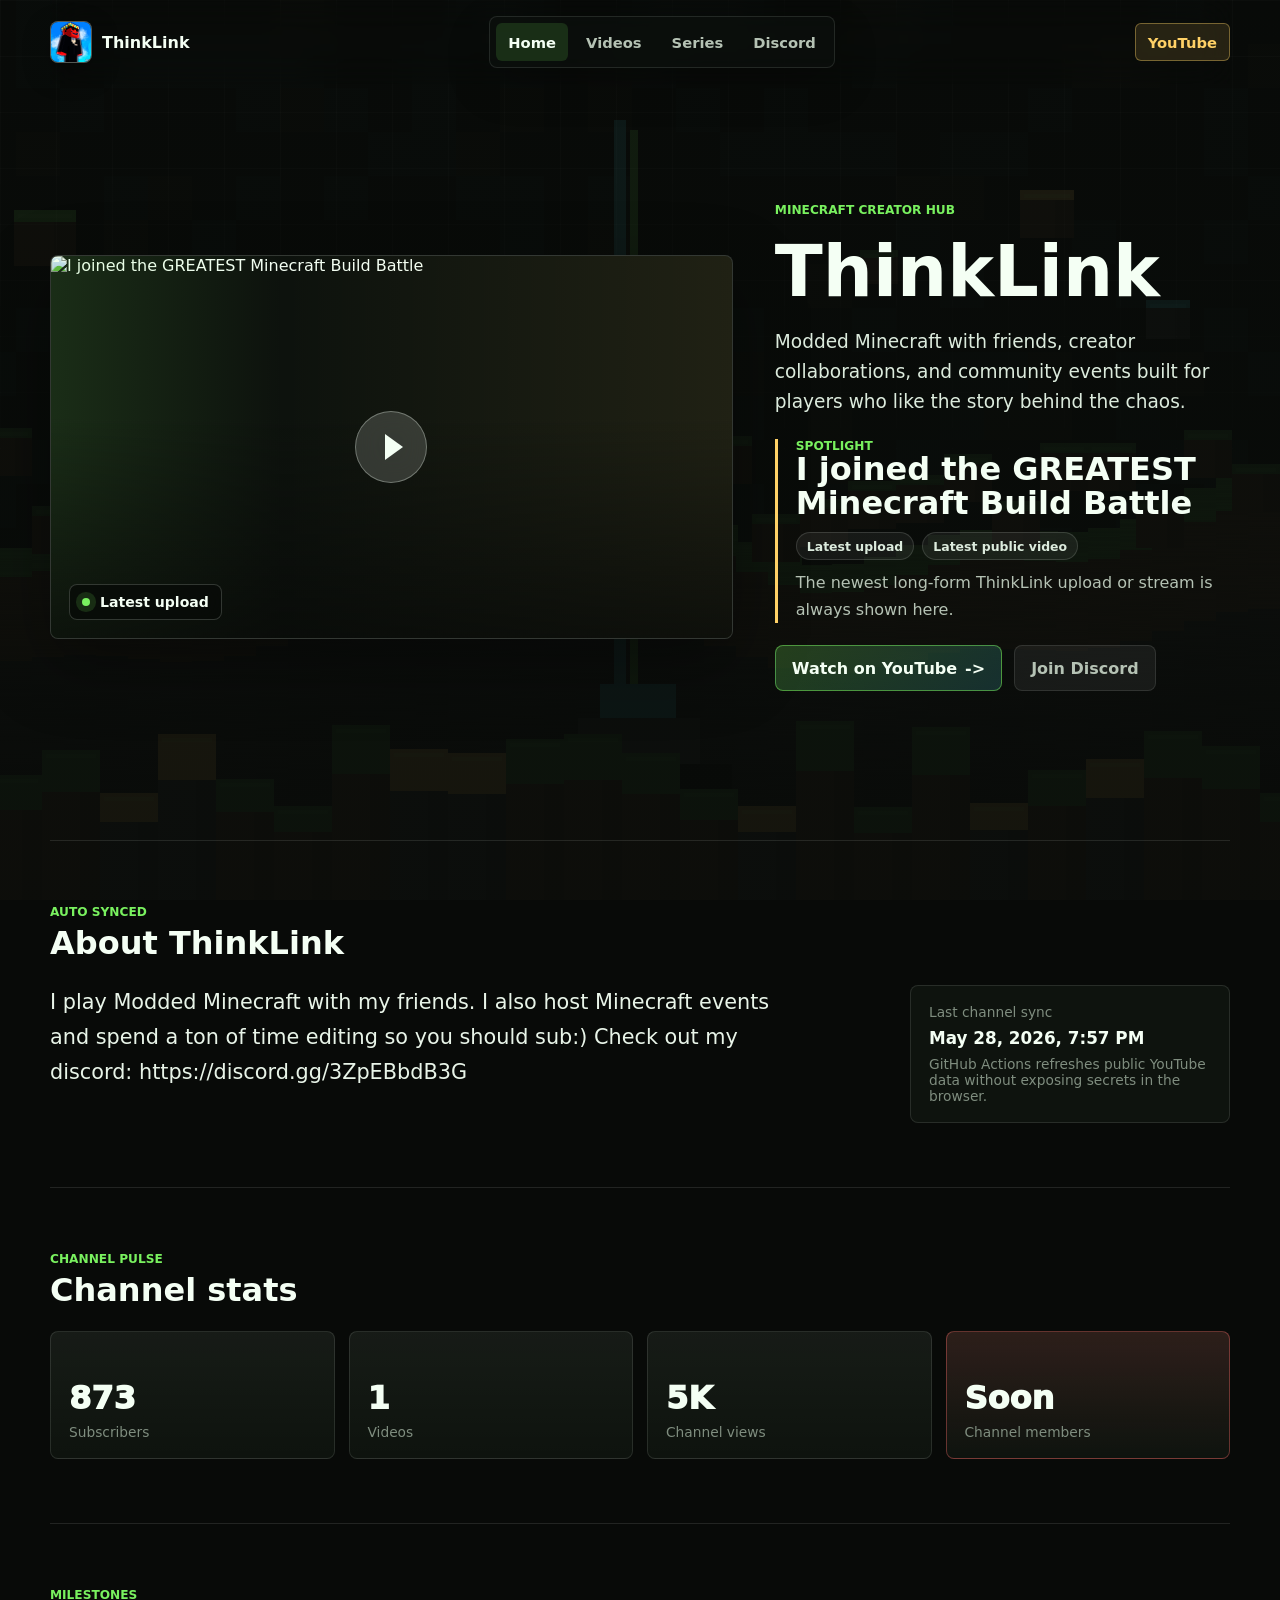
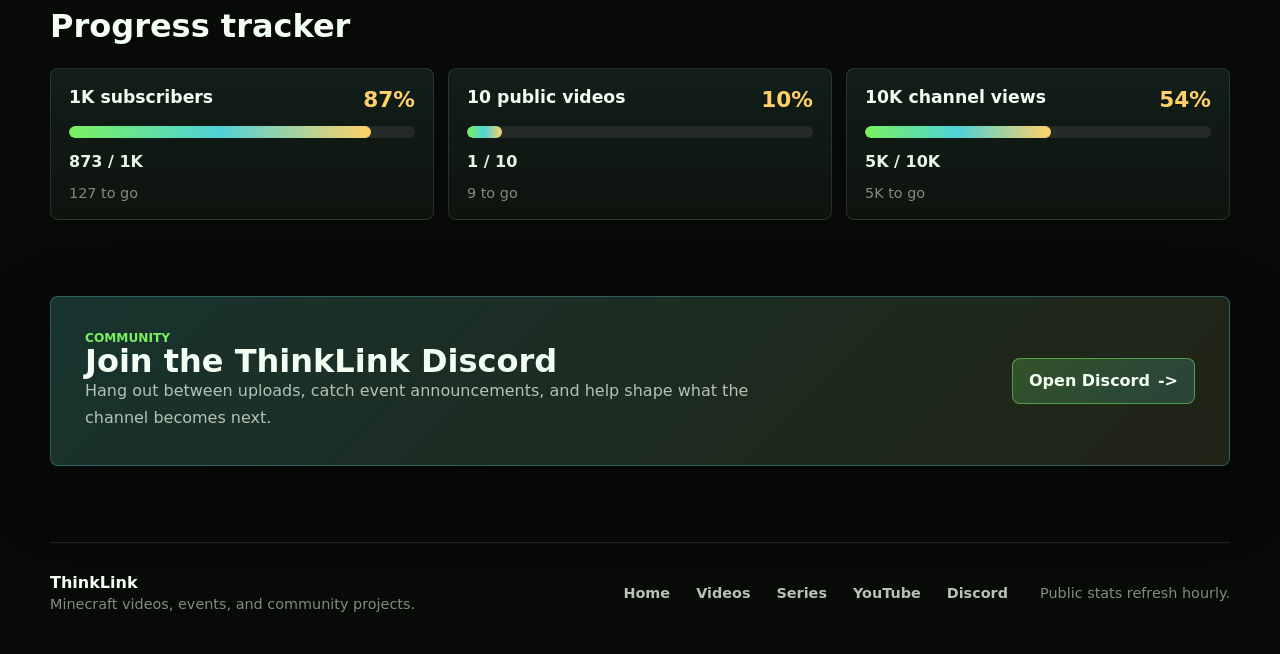
==== index.html @ 818b81f5 "Add videos page and long-form spotlight sync" ====
<!doctype html>
<html lang="en">
  <head>
    <meta charset="utf-8">
    <meta name="viewport" content="width=device-width, initial-scale=1">
    <title>ThinkLink | Minecraft Videos, Events, and Community</title>
    <meta
      name="description"
      content="ThinkLink is a Minecraft YouTube channel for modded adventures, community events, collaborations, and Discord updates."
    >
    <meta name="theme-color" content="#080a08">
    <meta property="og:title" content="ThinkLink">
    <meta
      property="og:description"
      content="Modded Minecraft, community events, collaborations, and a growing Discord community."
    >
    <meta property="og:type" content="website">
    <meta property="og:image" content="assets/img/thinklink-hero.png">
    <link rel="icon" href="assets/img/favicon.svg" type="image/svg+xml">
    <link rel="preload" href="assets/img/thinklink-hero.png" as="image">
    <link rel="stylesheet" href="assets/css/styles.css">
    <script defer src="assets/js/app.js"></script>
  </head>
  <body>
    <a class="skip-link" href="#main">Skip to content</a>

    <header class="site-header" aria-label="Primary navigation">
      <a class="brand" href="index.html" aria-label="ThinkLink home">
        <span class="brand__mark" aria-hidden="true">
          <img src="assets/img/thinklink-logo.jpg" alt="">
        </span>
        <span class="brand__name">ThinkLink</span>
      </a>
      <nav class="nav-links" aria-label="Main">
        <a href="index.html" aria-current="page">Home</a>
        <a href="videos.html">Videos</a>
        <a href="series.html">Series</a>
        <a href="https://discord.gg/3ZpEBbdB3G" rel="noopener" target="_blank">Discord</a>
      </nav>
      <a class="header-action" href="https://www.youtube.com/@ThinkLink_YT/featured" rel="noopener" target="_blank">
        YouTube
      </a>
    </header>

    <main id="main">
      <section class="spotlight" id="spotlight" aria-labelledby="spotlight-heading">
        <div class="spotlight__visual" aria-label="Latest video preview">
          <img
            id="spotlight-image"
            src="assets/img/thinklink-hero.png"
            alt="Voxel landscape with glowing Minecraft-inspired blocks"
          >
          <button class="play-button" id="spotlight-play" type="button" hidden aria-label="Play latest ThinkLink video">
            <span aria-hidden="true"></span>
          </button>
          <div class="spotlight__tag">
            <span class="live-dot" aria-hidden="true"></span>
            <span id="spotlight-status">Ready for the first upload</span>
          </div>
        </div>

        <div class="spotlight__copy">
          <p class="eyebrow">Minecraft creator hub</p>
          <h1>ThinkLink</h1>
          <p class="lede">
            Modded Minecraft with friends, creator collaborations, and community events built for players who like the story behind the chaos.
          </p>
          <div class="spotlight-copy-block">
            <p class="section-kicker">Spotlight</p>
            <h2 id="spotlight-heading">First video incoming</h2>
            <div class="spotlight-meta" id="spotlight-meta" aria-label="Spotlight details"></div>
            <p id="spotlight-description">
              The newest long-form upload or stream will appear here automatically once the channel has a public video.
            </p>
          </div>
          <div class="action-row">
            <a class="button button--primary" id="watch-link" href="https://www.youtube.com/@ThinkLink_YT/featured" rel="noopener" target="_blank">
              Watch on YouTube <span class="button__icon" aria-hidden="true">-&gt;</span>
            </a>
            <a class="button button--secondary" href="https://discord.gg/3ZpEBbdB3G" rel="noopener" target="_blank">
              Join Discord
            </a>
          </div>
        </div>
      </section>

      <section class="content-band about-band" id="about" aria-labelledby="about-heading">
        <div class="section-head">
          <p class="section-kicker">Auto synced</p>
          <h2 id="about-heading">About ThinkLink</h2>
        </div>
        <div class="about-layout">
          <p class="about-text" id="about-text">
            I play Modded Minecraft with my friends, host Minecraft events, and spend a ton of time editing.
          </p>
          <div class="sync-panel" aria-label="Channel sync status">
            <span class="sync-panel__label">Last channel sync</span>
            <strong id="last-updated">Preparing data</strong>
            <span class="sync-panel__note">GitHub Actions refreshes public YouTube data without exposing secrets in the browser.</span>
          </div>
        </div>
      </section>

      <section class="content-band stats-band" id="stats" aria-labelledby="stats-heading">
        <div class="section-head">
          <p class="section-kicker">Channel pulse</p>
          <h2 id="stats-heading">Channel stats</h2>
        </div>
        <div class="stats-grid">
          <article class="stat-card">
            <span class="stat-value" id="subscriber-count">Pending</span>
            <span class="stat-label">Subscribers</span>
          </article>
          <article class="stat-card">
            <span class="stat-value" id="video-count">0</span>
            <span class="stat-label">Videos</span>
          </article>
          <article class="stat-card">
            <span class="stat-value" id="view-count">Pending</span>
            <span class="stat-label">Channel views</span>
          </article>
          <article class="stat-card stat-card--accent">
            <span class="stat-value" id="member-count">Soon</span>
            <span class="stat-label">Channel members</span>
          </article>
        </div>
      </section>

      <section class="content-band milestones-band" aria-labelledby="milestones-heading">
        <div class="section-head">
          <p class="section-kicker">Milestones</p>
          <h2 id="milestones-heading">Progress tracker</h2>
        </div>
        <div class="milestone-grid" id="milestone-grid" aria-label="ThinkLink milestone progress"></div>
      </section>

      <section class="discord-section" id="community" aria-labelledby="discord-heading">
        <div>
          <p class="section-kicker">Community</p>
          <h2 id="discord-heading">Join the ThinkLink Discord</h2>
          <p>
            Hang out between uploads, catch event announcements, and help shape what the channel becomes next.
          </p>
        </div>
        <a class="button button--primary" href="https://discord.gg/3ZpEBbdB3G" rel="noopener" target="_blank">
          Open Discord <span class="button__icon" aria-hidden="true">-&gt;</span>
        </a>
      </section>
    </main>

    <footer class="site-footer">
      <div class="footer-brand">
        <strong>ThinkLink</strong>
        <span>Minecraft videos, events, and community projects.</span>
      </div>
      <nav class="footer-links" aria-label="Footer">
        <a href="index.html">Home</a>
        <a href="videos.html">Videos</a>
        <a href="series.html">Series</a>
        <a href="https://www.youtube.com/@ThinkLink_YT/featured" rel="noopener" target="_blank">YouTube</a>
        <a href="https://discord.gg/3ZpEBbdB3G" rel="noopener" target="_blank">Discord</a>
      </nav>
      <span class="footer-meta">Public stats refresh hourly.</span>
    </footer>
  </body>
</html>
---- assets/css/styles.css ----
:root {
  color-scheme: dark;
  --bg: #080a08;
  --bg-soft: #0c110d;
  --surface: #111711;
  --surface-strong: #171d19;
  --ink: #f4fff4;
  --muted: #b5c2b4;
  --quiet: #7f8d7f;
  --line: rgba(244, 255, 244, 0.11);
  --lime: #79f15f;
  --cyan: #4fd2d8;
  --amber: #ffd166;
  --red: #ff6b6b;
  --shadow: 0 24px 70px rgba(0, 0, 0, 0.36);
  --max: 1180px;
}

* {
  box-sizing: border-box;
}

html {
  scroll-behavior: smooth;
}

body {
  margin: 0;
  min-height: 100vh;
  background:
    linear-gradient(180deg, rgba(8, 10, 8, 0.92), rgba(8, 10, 8, 0.99)),
    url("../img/thinklink-hero.png") center top / cover fixed,
    var(--bg);
  color: var(--ink);
  font-family: Inter, ui-sans-serif, system-ui, -apple-system, BlinkMacSystemFont, "Segoe UI", sans-serif;
  letter-spacing: 0;
}

body::before {
  content: "";
  position: fixed;
  inset: 0;
  pointer-events: none;
  background-image:
    linear-gradient(rgba(255, 255, 255, 0.018) 1px, transparent 1px),
    linear-gradient(90deg, rgba(255, 255, 255, 0.018) 1px, transparent 1px);
  background-size: 56px 56px;
  mask-image: linear-gradient(180deg, #000 0%, transparent 68%);
}

a {
  color: inherit;
  text-decoration: none;
}

img {
  display: block;
  max-width: 100%;
}

.skip-link {
  position: fixed;
  top: 12px;
  left: 12px;
  z-index: 10;
  transform: translateY(-160%);
  padding: 10px 14px;
  border-radius: 6px;
  background: var(--ink);
  color: var(--bg);
  font-weight: 800;
}

.skip-link:focus {
  transform: translateY(0);
}

.site-header {
  position: sticky;
  top: 0;
  z-index: 5;
  display: flex;
  align-items: center;
  justify-content: space-between;
  gap: 18px;
  width: min(100% - 32px, var(--max));
  margin: 0 auto;
  padding: 16px 0;
  backdrop-filter: blur(18px);
}

.brand {
  display: inline-flex;
  align-items: center;
  gap: 10px;
  min-width: max-content;
}

.brand__mark {
  display: grid;
  width: 42px;
  height: 42px;
  place-items: center;
  overflow: hidden;
  border: 1px solid rgba(244, 255, 244, 0.28);
  border-radius: 8px;
  background: rgba(244, 255, 244, 0.06);
  box-shadow: 0 10px 28px rgba(0, 0, 0, 0.26);
}

.brand__mark img {
  width: 100%;
  height: 100%;
  object-fit: cover;
}

.brand__name {
  font-weight: 900;
}

.nav-links {
  display: flex;
  align-items: center;
  justify-content: center;
  gap: 6px;
  padding: 6px;
  border: 1px solid var(--line);
  border-radius: 8px;
  background: rgba(12, 17, 13, 0.62);
  box-shadow: 0 16px 45px rgba(0, 0, 0, 0.2);
  scrollbar-width: none;
}

.nav-links::-webkit-scrollbar {
  display: none;
}

.nav-links a,
.header-action {
  display: inline-flex;
  align-items: center;
  min-height: 38px;
  padding: 0 12px;
  border-radius: 6px;
  color: var(--muted);
  font-size: 0.92rem;
  font-weight: 750;
  transition: background 180ms ease, color 180ms ease, transform 180ms ease;
}

.nav-links a:hover,
.header-action:hover {
  background: rgba(244, 255, 244, 0.08);
  color: var(--ink);
  transform: translateY(-1px);
}

.nav-links a[aria-current="page"] {
  background: rgba(121, 241, 95, 0.14);
  color: var(--ink);
}

.header-action {
  border: 1px solid rgba(255, 209, 102, 0.38);
  background: rgba(255, 209, 102, 0.12);
  color: var(--amber);
}

main {
  position: relative;
  z-index: 1;
}

.spotlight {
  display: grid;
  grid-template-columns: minmax(0, 1.08fr) minmax(340px, 0.72fr);
  align-items: center;
  gap: 42px;
  width: min(100% - 32px, var(--max));
  min-height: 84vh;
  margin: 0 auto;
  padding: 42px 0 72px;
}

.spotlight__visual {
  position: relative;
  min-height: 360px;
  overflow: hidden;
  border: 1px solid rgba(244, 255, 244, 0.16);
  border-radius: 8px;
  background: #0d120d;
  box-shadow: var(--shadow);
  aspect-ratio: 16 / 9;
  isolation: isolate;
}

.spotlight__visual iframe,
.spotlight__visual img {
  width: 100%;
  height: 100%;
  border: 0;
  object-fit: cover;
}

.spotlight__visual::after {
  content: "";
  position: absolute;
  inset: 0;
  background:
    linear-gradient(180deg, transparent 42%, rgba(8, 10, 8, 0.74)),
    linear-gradient(90deg, rgba(121, 241, 95, 0.12), transparent 34%, rgba(255, 209, 102, 0.08));
  pointer-events: none;
}

.spotlight__tag {
  position: absolute;
  left: 18px;
  bottom: 18px;
  z-index: 2;
  display: inline-flex;
  align-items: center;
  gap: 10px;
  max-width: calc(100% - 36px);
  padding: 9px 12px;
  border: 1px solid rgba(244, 255, 244, 0.18);
  border-radius: 8px;
  background: rgba(8, 10, 8, 0.72);
  color: var(--ink);
  font-size: 0.88rem;
  font-weight: 800;
  backdrop-filter: blur(14px);
}

.live-dot {
  width: 8px;
  height: 8px;
  flex: 0 0 auto;
  border-radius: 999px;
  background: var(--lime);
  box-shadow: 0 0 0 6px rgba(121, 241, 95, 0.14);
}

.play-button {
  position: absolute;
  inset: 50% auto auto 50%;
  z-index: 3;
  display: grid;
  width: 72px;
  height: 72px;
  place-items: center;
  transform: translate(-50%, -50%);
  border: 1px solid rgba(244, 255, 244, 0.32);
  border-radius: 999px;
  background: rgba(244, 255, 244, 0.16);
  color: var(--ink);
  cursor: pointer;
  backdrop-filter: blur(14px);
  transition: transform 180ms ease, background 180ms ease;
}

.play-button[hidden] {
  display: none;
}

.play-button:hover {
  transform: translate(-50%, -50%) scale(1.04);
  background: rgba(121, 241, 95, 0.22);
}

.play-button span {
  width: 0;
  height: 0;
  margin-left: 5px;
  border-top: 13px solid transparent;
  border-bottom: 13px solid transparent;
  border-left: 18px solid var(--ink);
}

.spotlight__copy {
  display: grid;
  gap: 22px;
}

.eyebrow,
.section-kicker {
  margin: 0;
  color: var(--lime);
  font-size: 0.76rem;
  font-weight: 900;
  letter-spacing: 0;
  text-transform: uppercase;
}

h1,
h2,
h3,
p {
  margin-top: 0;
}

h1 {
  margin-bottom: 0;
  font-size: 4.4rem;
  line-height: 0.94;
  letter-spacing: 0;
}

h2 {
  margin-bottom: 0;
  font-size: 2rem;
  line-height: 1.05;
  letter-spacing: 0;
}

h3 {
  margin-bottom: 10px;
  font-size: 1.08rem;
  letter-spacing: 0;
}

.lede {
  max-width: 48rem;
  margin-bottom: 0;
  color: #dcebdd;
  font-size: 1.16rem;
  line-height: 1.62;
}

.spotlight-copy-block {
  padding-left: 18px;
  border-left: 3px solid var(--amber);
}

.spotlight-copy-block p:last-child {
  margin: 10px 0 0;
  color: var(--muted);
  line-height: 1.65;
}

.spotlight-meta {
  display: flex;
  flex-wrap: wrap;
  gap: 8px;
  margin-top: 12px;
}

.spotlight-meta span {
  display: inline-flex;
  align-items: center;
  min-height: 28px;
  padding: 0 10px;
  border: 1px solid rgba(244, 255, 244, 0.14);
  border-radius: 999px;
  background: rgba(244, 255, 244, 0.06);
  color: #dcebdd;
  font-size: 0.78rem;
  font-weight: 800;
}

.action-row {
  display: flex;
  flex-wrap: wrap;
  gap: 12px;
}

.button {
  display: inline-flex;
  align-items: center;
  justify-content: center;
  gap: 8px;
  min-height: 46px;
  padding: 0 16px;
  border: 1px solid var(--line);
  border-radius: 8px;
  font-weight: 900;
  transition: transform 180ms ease, border-color 180ms ease, background 180ms ease;
}

.button:hover {
  transform: translateY(-2px);
}

.button--primary {
  border-color: rgba(121, 241, 95, 0.5);
  background: linear-gradient(135deg, rgba(121, 241, 95, 0.22), rgba(79, 210, 216, 0.18));
  color: var(--ink);
}

.button--secondary {
  background: rgba(244, 255, 244, 0.06);
  color: var(--muted);
}

.content-band {
  width: min(100% - 32px, var(--max));
  margin: 0 auto;
  padding: 64px 0;
  border-top: 1px solid var(--line);
}

.section-head {
  display: grid;
  gap: 8px;
  margin-bottom: 24px;
}

.section-head h2 {
  max-width: 680px;
}

.about-layout {
  display: grid;
  grid-template-columns: minmax(0, 1fr) 320px;
  gap: 28px;
  align-items: start;
}

.about-text {
  max-width: 760px;
  margin-bottom: 0;
  color: #e8f4e8;
  font-size: 1.3rem;
  line-height: 1.7;
}

.sync-panel {
  display: grid;
  gap: 8px;
  padding: 18px;
  border: 1px solid var(--line);
  border-radius: 8px;
  background: rgba(17, 23, 17, 0.82);
}

.sync-panel__label,
.sync-panel__note,
.stat-label {
  color: var(--quiet);
  font-size: 0.86rem;
}

.sync-panel strong {
  font-size: 1.05rem;
}

.stats-grid {
  display: grid;
  grid-template-columns: repeat(4, minmax(0, 1fr));
  gap: 14px;
}

.stat-card {
  display: grid;
  min-height: 128px;
  align-content: end;
  gap: 10px;
  padding: 18px;
  border: 1px solid var(--line);
  border-radius: 8px;
  background:
    linear-gradient(180deg, rgba(244, 255, 244, 0.035), transparent),
    rgba(17, 23, 17, 0.82);
}

.stat-card--accent {
  border-color: rgba(255, 107, 107, 0.36);
  background:
    linear-gradient(180deg, rgba(255, 107, 107, 0.13), transparent),
    rgba(17, 23, 17, 0.82);
}

.stat-value {
  font-size: 2rem;
  line-height: 1;
  font-weight: 950;
}

.milestone-grid {
  display: grid;
  grid-template-columns: repeat(3, minmax(0, 1fr));
  gap: 14px;
}

.milestone-card {
  display: grid;
  gap: 14px;
  padding: 18px;
  border: 1px solid var(--line);
  border-radius: 8px;
  background:
    linear-gradient(180deg, rgba(79, 210, 216, 0.06), transparent),
    rgba(17, 23, 17, 0.82);
}

.milestone-card__head {
  display: flex;
  align-items: start;
  justify-content: space-between;
  gap: 16px;
}

.milestone-card__head h3 {
  margin-bottom: 0;
}

.milestone-card__head strong {
  color: var(--amber);
  font-size: 1.35rem;
}

.progress-track {
  position: relative;
  height: 12px;
  overflow: hidden;
  border-radius: 999px;
  background: rgba(244, 255, 244, 0.08);
}

.progress-track span {
  display: block;
  height: 100%;
  border-radius: inherit;
  background: linear-gradient(90deg, var(--lime), var(--cyan), var(--amber));
}

.milestone-card p {
  margin-bottom: 0;
  color: #e8f4e8;
  font-weight: 850;
}

.milestone-card > span {
  color: var(--quiet);
  font-size: 0.9rem;
}

.text-link {
  display: inline-flex;
  align-items: center;
  width: fit-content;
  color: var(--amber);
  font-size: 0.92rem;
  font-weight: 900;
}

.text-link:hover {
  color: var(--ink);
}

.page-hero {
  display: grid;
  grid-template-columns: minmax(0, 1fr) 320px;
  align-items: end;
  gap: 42px;
  width: min(100% - 32px, var(--max));
  margin: 0 auto;
  padding: 86px 0 72px;
}

.page-hero h1 {
  margin-top: 10px;
}

.series-summary {
  display: grid;
  gap: 8px;
  padding: 18px;
  border: 1px solid rgba(79, 210, 216, 0.32);
  border-radius: 8px;
  background: rgba(17, 23, 17, 0.82);
}

.series-summary strong {
  font-size: 1.5rem;
}

.series-grid,
.video-grid {
  display: grid;
  grid-template-columns: repeat(3, minmax(0, 1fr));
  gap: 16px;
}

.series-card,
.video-card {
  overflow: hidden;
  border: 1px solid var(--line);
  border-radius: 8px;
  background: rgba(17, 23, 17, 0.84);
}

.series-card__media,
.video-card__media {
  position: relative;
  display: block;
  aspect-ratio: 16 / 9;
  overflow: hidden;
  background: #0d120d;
}

.series-card__media img,
.video-card__media img {
  width: 100%;
  height: 100%;
  object-fit: cover;
  transition: transform 220ms ease;
}

.series-card:hover .series-card__media img,
.video-card:hover .video-card__media img {
  transform: scale(1.035);
}

.series-card__media span,
.video-card__media span {
  position: absolute;
  left: 12px;
  bottom: 12px;
  padding: 7px 10px;
  border: 1px solid rgba(244, 255, 244, 0.16);
  border-radius: 999px;
  background: rgba(8, 10, 8, 0.72);
  color: var(--ink);
  font-size: 0.78rem;
  font-weight: 900;
  backdrop-filter: blur(12px);
}

.video-card__media span {
  right: 12px;
  left: auto;
  border-radius: 6px;
}

.series-card__body,
.video-card__body {
  display: grid;
  gap: 10px;
  padding: 18px;
}

.series-card__body h3,
.video-card__body h3 {
  margin-bottom: 0;
}

.video-card__body h3 {
  display: -webkit-box;
  min-height: 2.7em;
  overflow: hidden;
  line-height: 1.35;
  -webkit-box-orient: vertical;
  -webkit-line-clamp: 2;
}

.series-card__body p:not(.section-kicker),
.video-card__body p {
  margin-bottom: 4px;
  color: var(--muted);
  line-height: 1.55;
}

.video-card__body p {
  display: flex;
  flex-wrap: wrap;
  gap: 8px;
  margin-bottom: 0;
  font-size: 0.9rem;
}

.video-card__body p span:not(:last-child)::after {
  content: "•";
  margin-left: 8px;
  color: var(--quiet);
}

.empty-series {
  grid-column: 1 / -1;
  display: grid;
  gap: 14px;
  justify-items: start;
  min-height: 320px;
  padding: 30px;
  border: 1px solid rgba(255, 209, 102, 0.3);
  border-radius: 8px;
  background:
    linear-gradient(135deg, rgba(255, 209, 102, 0.12), rgba(79, 210, 216, 0.08)),
    rgba(17, 23, 17, 0.88);
}

.empty-series p:not(.section-kicker) {
  max-width: 620px;
  margin-bottom: 0;
  color: var(--muted);
  line-height: 1.65;
}

.discord-section {
  display: flex;
  align-items: center;
  justify-content: space-between;
  gap: 28px;
  width: min(100% - 32px, var(--max));
  margin: 12px auto 76px;
  padding: 34px;
  border: 1px solid rgba(79, 210, 216, 0.32);
  border-radius: 8px;
  background:
    linear-gradient(135deg, rgba(79, 210, 216, 0.16), rgba(255, 209, 102, 0.08)),
    rgba(17, 23, 17, 0.88);
  box-shadow: var(--shadow);
}

.discord-section p:last-child {
  max-width: 680px;
  margin-bottom: 0;
  color: var(--muted);
  line-height: 1.65;
}

.site-footer {
  display: grid;
  grid-template-columns: minmax(220px, 1fr) auto minmax(170px, max-content);
  align-items: center;
  gap: 22px;
  width: min(100% - 32px, var(--max));
  margin: 0 auto;
  padding: 30px 0 42px;
  border-top: 1px solid var(--line);
  color: var(--quiet);
  font-size: 0.9rem;
}

.footer-brand {
  display: grid;
  gap: 4px;
}

.footer-brand strong {
  color: var(--ink);
  font-size: 1rem;
}

.footer-brand span,
.footer-meta {
  color: var(--quiet);
}

.footer-links {
  display: flex;
  flex-wrap: wrap;
  justify-content: center;
  gap: 6px;
}

.site-footer a {
  display: inline-flex;
  align-items: center;
  min-height: 34px;
  padding: 0 10px;
  border-radius: 6px;
  color: var(--muted);
  font-weight: 800;
}

.site-footer a:hover {
  background: rgba(244, 255, 244, 0.08);
  color: var(--ink);
}

.footer-meta {
  justify-self: end;
}

@media (max-width: 980px) {
  .site-header {
    flex-wrap: wrap;
  }

  .nav-links {
    order: 3;
    width: 100%;
    justify-content: space-between;
    overflow-x: auto;
  }

  .spotlight,
  .page-hero,
  .about-layout {
    grid-template-columns: 1fr;
  }

  .spotlight {
    min-height: auto;
    padding-top: 28px;
  }

  .spotlight__visual {
    min-height: 260px;
  }

  h1 {
    font-size: 3.4rem;
  }

  .stats-grid,
  .milestone-grid,
  .series-grid,
  .video-grid {
    grid-template-columns: repeat(2, minmax(0, 1fr));
  }

  .discord-section {
    align-items: start;
    flex-direction: column;
  }

  .site-footer {
    grid-template-columns: 1fr;
  }

  .footer-links {
    justify-content: start;
  }

  .footer-meta {
    justify-self: start;
  }
}

@media (max-width: 620px) {
  .site-header,
  .spotlight,
  .page-hero,
  .content-band,
  .discord-section,
  .site-footer {
    width: min(100% - 22px, var(--max));
  }

  .header-action {
    display: none;
  }

  .nav-links a {
    min-height: 34px;
    padding: 0 10px;
    font-size: 0.86rem;
  }

  .spotlight {
    gap: 28px;
    padding-bottom: 52px;
  }

  .spotlight__visual {
    min-height: 210px;
  }

  .spotlight__tag {
    left: 12px;
    bottom: 12px;
    font-size: 0.78rem;
  }

  h1 {
    font-size: 2.7rem;
  }

  h2 {
    font-size: 1.7rem;
  }

  .lede,
  .about-text {
    font-size: 1.05rem;
  }

  .stats-grid,
  .milestone-grid,
  .series-grid,
  .video-grid {
    grid-template-columns: 1fr;
  }

  .discord-section {
    padding: 24px;
  }

  .button {
    width: 100%;
  }
}

@media (prefers-reduced-motion: no-preference) {
  .spotlight__visual,
  .spotlight__copy,
  .page-hero,
  .content-band,
  .discord-section {
    animation: rise-in 620ms ease both;
  }

  .spotlight__copy {
    animation-delay: 120ms;
  }

  .content-band {
    animation-delay: 180ms;
  }
}

@keyframes rise-in {
  from {
    opacity: 0;
    transform: translateY(16px);
  }
  to {
    opacity: 1;
    transform: translateY(0);
  }
}
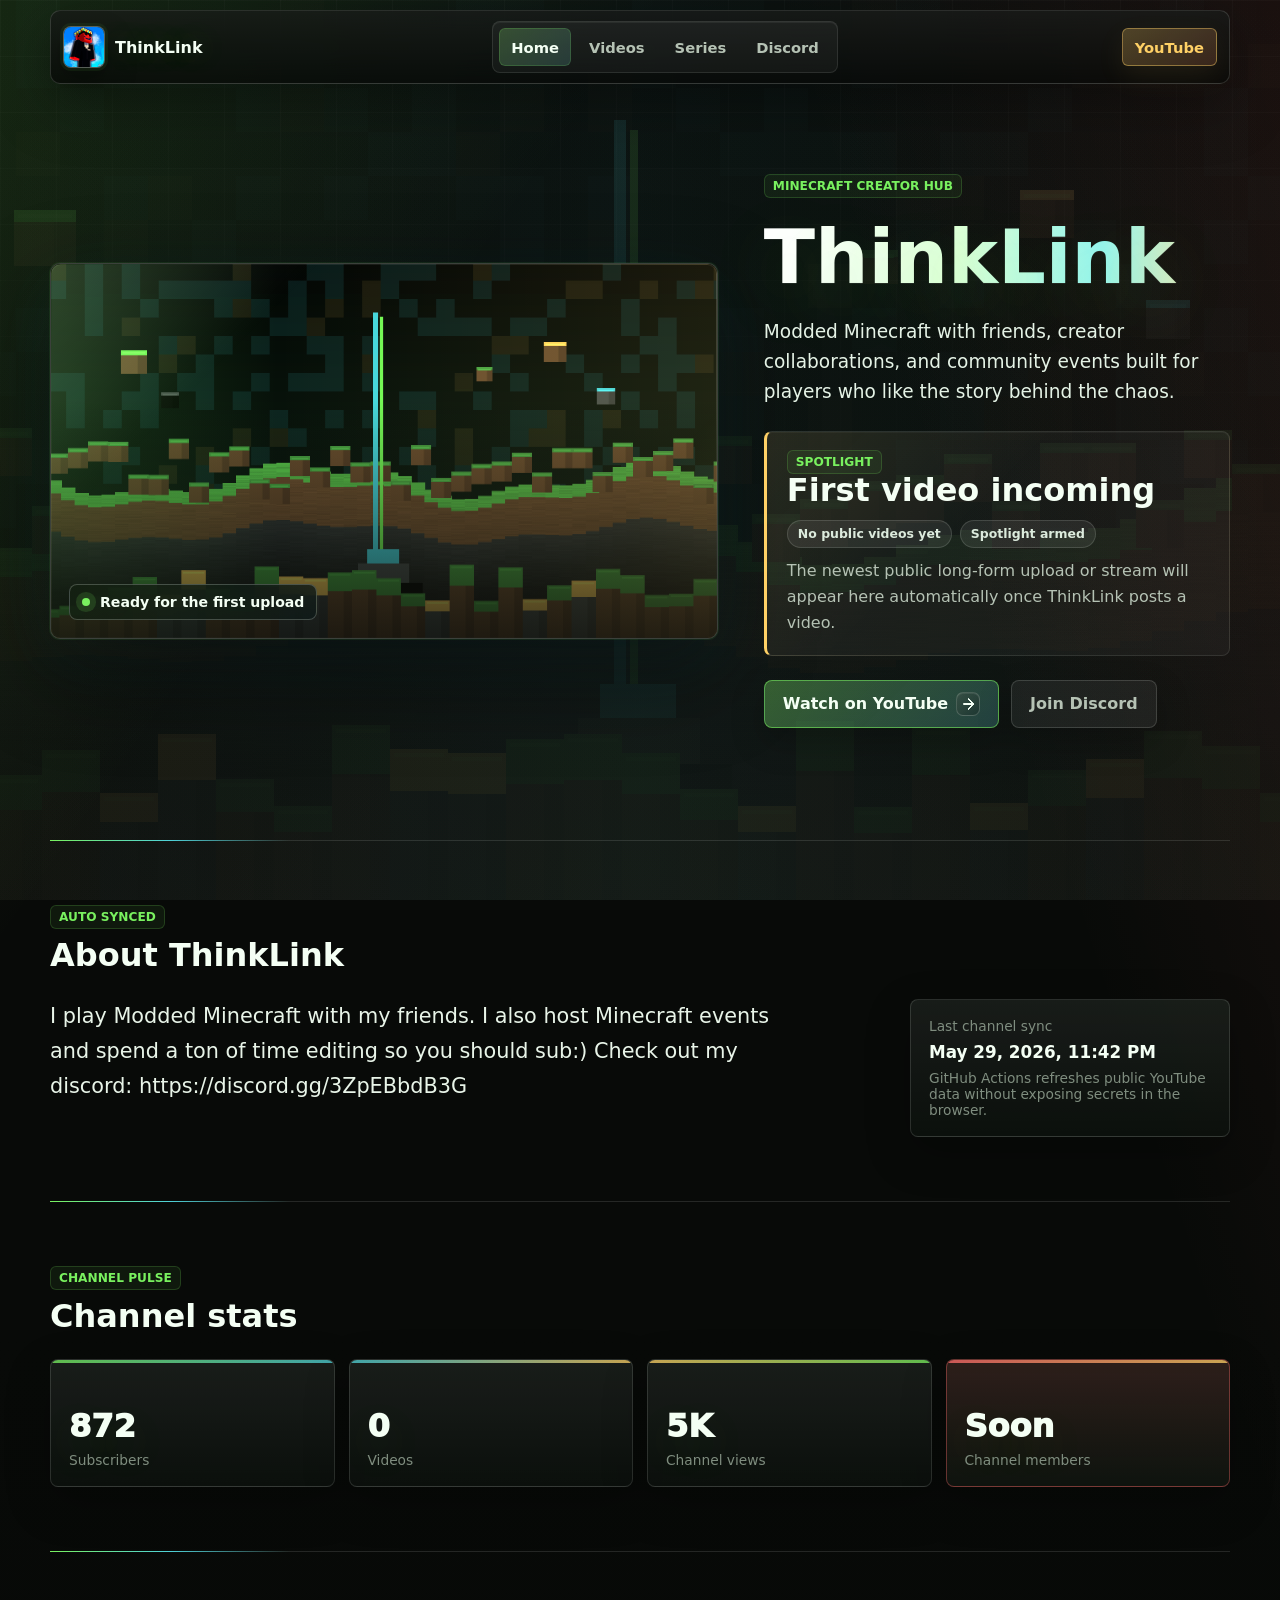
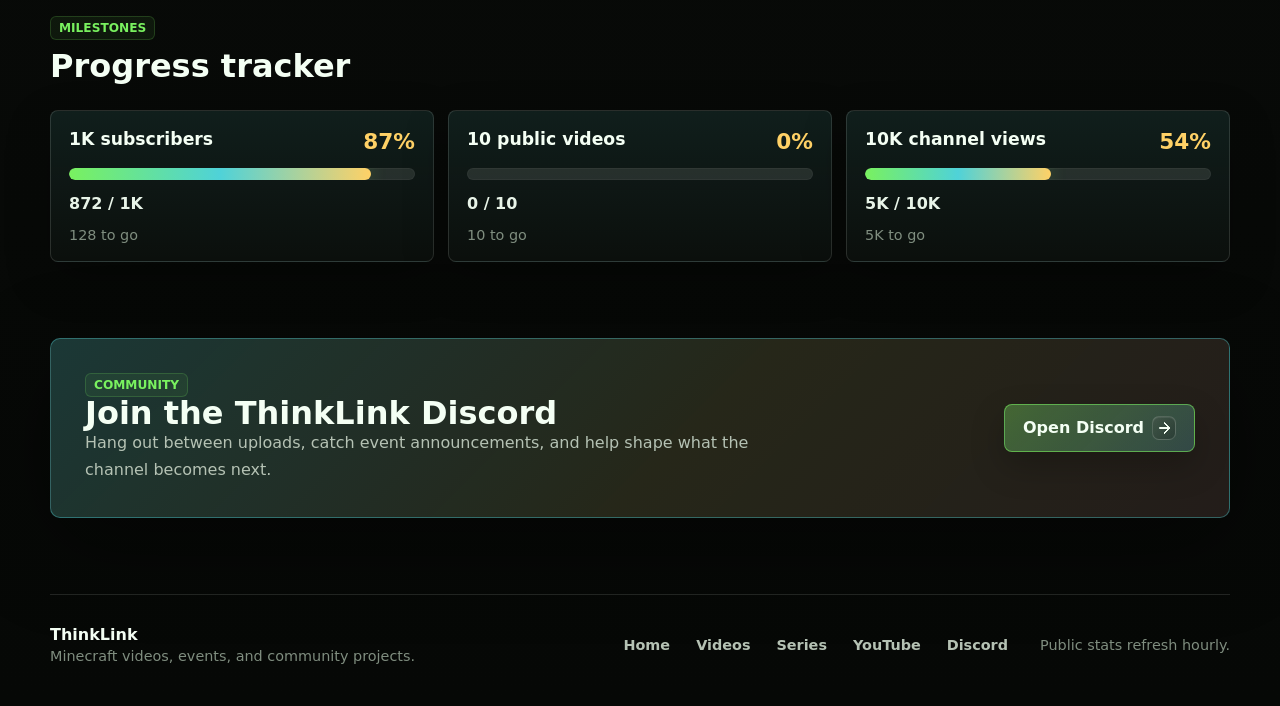
==== commit 4332d531: "Style button arrow icons" ====
--- a/index.html
+++ b/index.html
@@ -18,7 +18,7 @@
     <meta property="og:image" content="assets/img/thinklink-hero.png">
     <link rel="icon" href="assets/img/favicon.svg" type="image/svg+xml">
     <link rel="preload" href="assets/img/thinklink-hero.png" as="image">
-    <link rel="stylesheet" href="assets/css/styles.css">
+    <link rel="stylesheet" href="assets/css/styles.css?v=20260529-arrows">
     <script defer src="assets/js/app.js"></script>
   </head>
   <body>
--- a/assets/css/styles.css
+++ b/assets/css/styles.css
@@ -7,12 +7,17 @@
   --ink: #f4fff4;
   --muted: #b5c2b4;
   --quiet: #7f8d7f;
-  --line: rgba(244, 255, 244, 0.11);
+  --line: rgba(244, 255, 244, 0.12);
+  --line-strong: rgba(244, 255, 244, 0.2);
   --lime: #79f15f;
   --cyan: #4fd2d8;
   --amber: #ffd166;
   --red: #ff6b6b;
-  --shadow: 0 24px 70px rgba(0, 0, 0, 0.36);
+  --panel: rgba(13, 18, 14, 0.8);
+  --panel-strong: rgba(18, 25, 20, 0.9);
+  --shine: rgba(244, 255, 244, 0.08);
+  --shadow: 0 26px 90px rgba(0, 0, 0, 0.42);
+  --soft-shadow: 0 16px 44px rgba(0, 0, 0, 0.26);
   --max: 1180px;
 }
 
@@ -22,13 +27,18 @@
 
 html {
   scroll-behavior: smooth;
+  -webkit-text-size-adjust: 100%;
+  text-size-adjust: 100%;
 }
 
 body {
   margin: 0;
   min-height: 100vh;
-  background:
-    linear-gradient(180deg, rgba(8, 10, 8, 0.92), rgba(8, 10, 8, 0.99)),
+  overflow-x: hidden;
+  background:
+    linear-gradient(125deg, rgba(121, 241, 95, 0.13), transparent 23%),
+    linear-gradient(252deg, rgba(255, 107, 107, 0.08), transparent 25%),
+    linear-gradient(180deg, rgba(8, 10, 8, 0.88), rgba(8, 10, 8, 0.99) 58%, #060806),
     url("../img/thinklink-hero.png") center top / cover fixed,
     var(--bg);
   color: var(--ink);
@@ -42,15 +52,33 @@
   inset: 0;
   pointer-events: none;
   background-image:
-    linear-gradient(rgba(255, 255, 255, 0.018) 1px, transparent 1px),
-    linear-gradient(90deg, rgba(255, 255, 255, 0.018) 1px, transparent 1px);
+    linear-gradient(rgba(255, 255, 255, 0.022) 1px, transparent 1px),
+    linear-gradient(90deg, rgba(255, 255, 255, 0.022) 1px, transparent 1px);
   background-size: 56px 56px;
   mask-image: linear-gradient(180deg, #000 0%, transparent 68%);
+}
+
+body::after {
+  content: "";
+  position: fixed;
+  inset: 0;
+  pointer-events: none;
+  background:
+    linear-gradient(90deg, transparent, rgba(79, 210, 216, 0.055), transparent),
+    linear-gradient(180deg, transparent 0%, rgba(8, 10, 8, 0.3) 68%, rgba(8, 10, 8, 0.86));
+  mix-blend-mode: screen;
+  opacity: 0.8;
 }
 
 a {
   color: inherit;
   text-decoration: none;
+}
+
+a:focus-visible,
+button:focus-visible {
+  outline: 2px solid var(--amber);
+  outline-offset: 3px;
 }
 
 img {
@@ -77,16 +105,22 @@
 
 .site-header {
   position: sticky;
-  top: 0;
+  top: 10px;
   z-index: 5;
   display: flex;
   align-items: center;
   justify-content: space-between;
   gap: 18px;
   width: min(100% - 32px, var(--max));
-  margin: 0 auto;
-  padding: 16px 0;
-  backdrop-filter: blur(18px);
+  margin: 10px auto 0;
+  padding: 10px 12px;
+  border: 1px solid rgba(244, 255, 244, 0.14);
+  border-radius: 10px;
+  background:
+    linear-gradient(180deg, rgba(244, 255, 244, 0.055), transparent),
+    rgba(8, 10, 8, 0.76);
+  box-shadow: 0 18px 60px rgba(0, 0, 0, 0.34);
+  backdrop-filter: blur(20px) saturate(130%);
 }
 
 .brand {
@@ -94,6 +128,7 @@
   align-items: center;
   gap: 10px;
   min-width: max-content;
+  padding-right: 6px;
 }
 
 .brand__mark {
@@ -105,7 +140,9 @@
   border: 1px solid rgba(244, 255, 244, 0.28);
   border-radius: 8px;
   background: rgba(244, 255, 244, 0.06);
-  box-shadow: 0 10px 28px rgba(0, 0, 0, 0.26);
+  box-shadow:
+    0 0 0 3px rgba(121, 241, 95, 0.06),
+    0 14px 32px rgba(0, 0, 0, 0.32);
 }
 
 .brand__mark img {
@@ -116,6 +153,7 @@
 
 .brand__name {
   font-weight: 900;
+  text-shadow: 0 0 28px rgba(121, 241, 95, 0.28);
 }
 
 .nav-links {
@@ -123,12 +161,16 @@
   align-items: center;
   justify-content: center;
   gap: 6px;
+  max-width: 100%;
+  min-width: 0;
+  overflow-x: auto;
   padding: 6px;
-  border: 1px solid var(--line);
+  border: 1px solid rgba(244, 255, 244, 0.1);
   border-radius: 8px;
-  background: rgba(12, 17, 13, 0.62);
-  box-shadow: 0 16px 45px rgba(0, 0, 0, 0.2);
+  background: rgba(244, 255, 244, 0.045);
+  box-shadow: inset 0 1px 0 rgba(244, 255, 244, 0.06);
   scrollbar-width: none;
+  -webkit-overflow-scrolling: touch;
 }
 
 .nav-links::-webkit-scrollbar {
@@ -137,15 +179,18 @@
 
 .nav-links a,
 .header-action {
+  position: relative;
   display: inline-flex;
   align-items: center;
+  justify-content: center;
+  min-width: 0;
   min-height: 38px;
   padding: 0 12px;
   border-radius: 6px;
   color: var(--muted);
   font-size: 0.92rem;
   font-weight: 750;
-  transition: background 180ms ease, color 180ms ease, transform 180ms ease;
+  transition: background 180ms ease, color 180ms ease, transform 180ms ease, box-shadow 180ms ease;
 }
 
 .nav-links a:hover,
@@ -156,14 +201,20 @@
 }
 
 .nav-links a[aria-current="page"] {
-  background: rgba(121, 241, 95, 0.14);
+  background:
+    linear-gradient(135deg, rgba(121, 241, 95, 0.18), rgba(79, 210, 216, 0.12)),
+    rgba(244, 255, 244, 0.05);
   color: var(--ink);
+  box-shadow: inset 0 0 0 1px rgba(121, 241, 95, 0.18);
 }
 
 .header-action {
-  border: 1px solid rgba(255, 209, 102, 0.38);
-  background: rgba(255, 209, 102, 0.12);
+  border: 1px solid rgba(255, 209, 102, 0.42);
+  background:
+    linear-gradient(135deg, rgba(255, 209, 102, 0.18), rgba(255, 107, 107, 0.1)),
+    rgba(255, 209, 102, 0.08);
   color: var(--amber);
+  box-shadow: 0 10px 28px rgba(255, 209, 102, 0.08);
 }
 
 main {
@@ -173,23 +224,28 @@
 
 .spotlight {
   display: grid;
-  grid-template-columns: minmax(0, 1.08fr) minmax(340px, 0.72fr);
+  grid-template-columns: minmax(0, 1.06fr) minmax(350px, 0.74fr);
   align-items: center;
-  gap: 42px;
+  gap: 46px;
   width: min(100% - 32px, var(--max));
+  min-width: 0;
   min-height: 84vh;
   margin: 0 auto;
-  padding: 42px 0 72px;
+  padding: 54px 0 76px;
 }
 
 .spotlight__visual {
   position: relative;
+  min-width: 0;
   min-height: 360px;
   overflow: hidden;
-  border: 1px solid rgba(244, 255, 244, 0.16);
-  border-radius: 8px;
+  border: 1px solid rgba(244, 255, 244, 0.2);
+  border-radius: 10px;
   background: #0d120d;
-  box-shadow: var(--shadow);
+  box-shadow:
+    0 0 0 1px rgba(121, 241, 95, 0.08),
+    0 34px 95px rgba(0, 0, 0, 0.48),
+    0 18px 70px rgba(79, 210, 216, 0.08);
   aspect-ratio: 16 / 9;
   isolation: isolate;
 }
@@ -200,15 +256,31 @@
   height: 100%;
   border: 0;
   object-fit: cover;
+  filter: saturate(1.08) contrast(1.04);
+  transform: scale(1.01);
+}
+
+.spotlight__visual::before {
+  content: "";
+  position: absolute;
+  inset: 0;
+  z-index: 1;
+  border: 1px solid rgba(244, 255, 244, 0.08);
+  border-radius: inherit;
+  background:
+    linear-gradient(135deg, rgba(244, 255, 244, 0.12), transparent 26%),
+    linear-gradient(315deg, rgba(255, 209, 102, 0.12), transparent 22%);
+  pointer-events: none;
 }
 
 .spotlight__visual::after {
   content: "";
   position: absolute;
   inset: 0;
-  background:
-    linear-gradient(180deg, transparent 42%, rgba(8, 10, 8, 0.74)),
-    linear-gradient(90deg, rgba(121, 241, 95, 0.12), transparent 34%, rgba(255, 209, 102, 0.08));
+  z-index: 1;
+  background:
+    linear-gradient(180deg, transparent 36%, rgba(8, 10, 8, 0.78)),
+    linear-gradient(90deg, rgba(121, 241, 95, 0.16), transparent 34%, rgba(255, 209, 102, 0.1));
   pointer-events: none;
 }
 
@@ -222,9 +294,11 @@
   gap: 10px;
   max-width: calc(100% - 36px);
   padding: 9px 12px;
-  border: 1px solid rgba(244, 255, 244, 0.18);
+  border: 1px solid rgba(244, 255, 244, 0.22);
   border-radius: 8px;
-  background: rgba(8, 10, 8, 0.72);
+  background:
+    linear-gradient(135deg, rgba(121, 241, 95, 0.08), rgba(79, 210, 216, 0.06)),
+    rgba(8, 10, 8, 0.76);
   color: var(--ink);
   font-size: 0.88rem;
   font-weight: 800;
@@ -249,13 +323,16 @@
   height: 72px;
   place-items: center;
   transform: translate(-50%, -50%);
-  border: 1px solid rgba(244, 255, 244, 0.32);
+  border: 1px solid rgba(244, 255, 244, 0.42);
   border-radius: 999px;
-  background: rgba(244, 255, 244, 0.16);
+  background:
+    linear-gradient(135deg, rgba(121, 241, 95, 0.18), rgba(79, 210, 216, 0.12)),
+    rgba(244, 255, 244, 0.13);
   color: var(--ink);
   cursor: pointer;
   backdrop-filter: blur(14px);
-  transition: transform 180ms ease, background 180ms ease;
+  box-shadow: 0 20px 54px rgba(0, 0, 0, 0.36);
+  transition: transform 180ms ease, background 180ms ease, box-shadow 180ms ease;
 }
 
 .play-button[hidden] {
@@ -265,6 +342,7 @@
 .play-button:hover {
   transform: translate(-50%, -50%) scale(1.04);
   background: rgba(121, 241, 95, 0.22);
+  box-shadow: 0 24px 70px rgba(121, 241, 95, 0.16);
 }
 
 .play-button span {
@@ -278,12 +356,21 @@
 
 .spotlight__copy {
   display: grid;
-  gap: 22px;
+  gap: 24px;
+  min-width: 0;
 }
 
 .eyebrow,
 .section-kicker {
+  display: inline-flex;
+  align-items: center;
+  width: fit-content;
+  min-height: 24px;
   margin: 0;
+  padding: 0 8px;
+  border: 1px solid rgba(121, 241, 95, 0.18);
+  border-radius: 6px;
+  background: rgba(121, 241, 95, 0.065);
   color: var(--lime);
   font-size: 0.76rem;
   font-weight: 900;
@@ -300,9 +387,22 @@
 
 h1 {
   margin-bottom: 0;
-  font-size: 4.4rem;
+  font-size: 4.7rem;
   line-height: 0.94;
   letter-spacing: 0;
+  overflow-wrap: anywhere;
+  text-shadow:
+    0 1px 0 rgba(255, 255, 255, 0.08),
+    0 22px 70px rgba(121, 241, 95, 0.16);
+}
+
+@supports ((-webkit-background-clip: text) or (background-clip: text)) {
+  h1 {
+    background: linear-gradient(95deg, #ffffff 6%, #d9ffd4 42%, #8ff4ee 72%, #ffe19a 100%);
+    background-clip: text;
+    color: transparent;
+    -webkit-background-clip: text;
+  }
 }
 
 h2 {
@@ -321,14 +421,21 @@
 .lede {
   max-width: 48rem;
   margin-bottom: 0;
-  color: #dcebdd;
+  color: #e5f3e6;
   font-size: 1.16rem;
   line-height: 1.62;
 }
 
 .spotlight-copy-block {
-  padding-left: 18px;
+  position: relative;
+  padding: 18px 18px 18px 20px;
+  border: 1px solid rgba(244, 255, 244, 0.1);
   border-left: 3px solid var(--amber);
+  border-radius: 8px;
+  background:
+    linear-gradient(135deg, rgba(255, 209, 102, 0.085), transparent 42%),
+    rgba(244, 255, 244, 0.035);
+  box-shadow: inset 0 1px 0 rgba(244, 255, 244, 0.04);
 }
 
 .spotlight-copy-block p:last-child {
@@ -351,7 +458,7 @@
   padding: 0 10px;
   border: 1px solid rgba(244, 255, 244, 0.14);
   border-radius: 999px;
-  background: rgba(244, 255, 244, 0.06);
+  background: rgba(244, 255, 244, 0.07);
   color: #dcebdd;
   font-size: 0.78rem;
   font-weight: 800;
@@ -368,21 +475,82 @@
   align-items: center;
   justify-content: center;
   gap: 8px;
-  min-height: 46px;
-  padding: 0 16px;
-  border: 1px solid var(--line);
+  min-width: 0;
+  min-height: 48px;
+  padding: 0 18px;
+  border: 1px solid rgba(244, 255, 244, 0.15);
   border-radius: 8px;
   font-weight: 900;
-  transition: transform 180ms ease, border-color 180ms ease, background 180ms ease;
+  text-align: center;
+  box-shadow: 0 14px 34px rgba(0, 0, 0, 0.22);
+  transition: transform 180ms ease, border-color 180ms ease, background 180ms ease, box-shadow 180ms ease;
 }
 
 .button:hover {
   transform: translateY(-2px);
+  box-shadow: 0 18px 44px rgba(0, 0, 0, 0.32);
+}
+
+.button__icon {
+  position: relative;
+  display: inline-grid;
+  width: 24px;
+  height: 24px;
+  flex: 0 0 auto;
+  place-items: center;
+  overflow: hidden;
+  border: 1px solid rgba(244, 255, 244, 0.18);
+  border-radius: 7px;
+  background:
+    linear-gradient(135deg, rgba(244, 255, 244, 0.1), transparent),
+    rgba(8, 10, 8, 0.22);
+  box-shadow: inset 0 1px 0 rgba(244, 255, 244, 0.08);
+  font-size: 0;
+  line-height: 0;
+  transition: transform 180ms ease, border-color 180ms ease, background 180ms ease;
+}
+
+.button__icon::before,
+.button__icon::after {
+  content: "";
+  position: absolute;
+  pointer-events: none;
+}
+
+.button__icon::before {
+  left: 6px;
+  top: 50%;
+  width: 10px;
+  height: 2px;
+  transform: translateY(-50%);
+  border-radius: 999px;
+  background: currentColor;
+}
+
+.button__icon::after {
+  top: 50%;
+  right: 6px;
+  width: 7px;
+  height: 7px;
+  transform: translateY(-50%) rotate(45deg);
+  border-top: 2px solid currentColor;
+  border-right: 2px solid currentColor;
+  border-radius: 1px;
+}
+
+.button:hover .button__icon {
+  transform: translateX(2px);
+  border-color: rgba(244, 255, 244, 0.32);
+  background:
+    linear-gradient(135deg, rgba(121, 241, 95, 0.15), rgba(79, 210, 216, 0.1)),
+    rgba(8, 10, 8, 0.22);
 }
 
 .button--primary {
-  border-color: rgba(121, 241, 95, 0.5);
-  background: linear-gradient(135deg, rgba(121, 241, 95, 0.22), rgba(79, 210, 216, 0.18));
+  border-color: rgba(121, 241, 95, 0.56);
+  background:
+    linear-gradient(135deg, rgba(121, 241, 95, 0.3), rgba(79, 210, 216, 0.2)),
+    rgba(244, 255, 244, 0.04);
   color: var(--ink);
 }
 
@@ -391,17 +559,32 @@
   color: var(--muted);
 }
 
+.button--secondary .button__icon {
+  color: var(--amber);
+}
+
 .content-band {
+  position: relative;
   width: min(100% - 32px, var(--max));
   margin: 0 auto;
   padding: 64px 0;
-  border-top: 1px solid var(--line);
+  border-top: 1px solid rgba(244, 255, 244, 0.12);
+}
+
+.content-band::before {
+  content: "";
+  position: absolute;
+  top: -1px;
+  left: 0;
+  width: min(240px, 48%);
+  height: 1px;
+  background: linear-gradient(90deg, var(--lime), var(--cyan), transparent);
 }
 
 .section-head {
   display: grid;
-  gap: 8px;
-  margin-bottom: 24px;
+  gap: 10px;
+  margin-bottom: 26px;
 }
 
 .section-head h2 {
@@ -421,15 +604,20 @@
   color: #e8f4e8;
   font-size: 1.3rem;
   line-height: 1.7;
+  overflow-wrap: anywhere;
 }
 
 .sync-panel {
   display: grid;
   gap: 8px;
+  min-width: 0;
   padding: 18px;
-  border: 1px solid var(--line);
+  border: 1px solid rgba(244, 255, 244, 0.13);
   border-radius: 8px;
-  background: rgba(17, 23, 17, 0.82);
+  background:
+    linear-gradient(180deg, rgba(244, 255, 244, 0.055), transparent),
+    var(--panel);
+  box-shadow: var(--soft-shadow);
 }
 
 .sync-panel__label,
@@ -450,16 +638,46 @@
 }
 
 .stat-card {
-  display: grid;
+  position: relative;
+  display: grid;
+  min-width: 0;
   min-height: 128px;
   align-content: end;
   gap: 10px;
   padding: 18px;
-  border: 1px solid var(--line);
+  overflow: hidden;
+  border: 1px solid rgba(244, 255, 244, 0.13);
   border-radius: 8px;
   background:
-    linear-gradient(180deg, rgba(244, 255, 244, 0.035), transparent),
-    rgba(17, 23, 17, 0.82);
+    linear-gradient(180deg, rgba(244, 255, 244, 0.06), transparent),
+    var(--panel);
+  box-shadow: var(--soft-shadow);
+  transition: transform 180ms ease, border-color 180ms ease, background 180ms ease;
+}
+
+.stat-card::before {
+  content: "";
+  position: absolute;
+  inset: 0 0 auto;
+  height: 3px;
+  background: linear-gradient(90deg, var(--lime), var(--cyan));
+  opacity: 0.75;
+}
+
+.stat-card:nth-child(2)::before {
+  background: linear-gradient(90deg, var(--cyan), var(--amber));
+}
+
+.stat-card:nth-child(3)::before {
+  background: linear-gradient(90deg, var(--amber), var(--lime));
+}
+
+.stat-card:hover,
+.milestone-card:hover,
+.series-card:hover,
+.video-card:hover {
+  transform: translateY(-3px);
+  border-color: rgba(244, 255, 244, 0.22);
 }
 
 .stat-card--accent {
@@ -467,12 +685,17 @@
   background:
     linear-gradient(180deg, rgba(255, 107, 107, 0.13), transparent),
     rgba(17, 23, 17, 0.82);
+}
+
+.stat-card--accent::before {
+  background: linear-gradient(90deg, var(--red), var(--amber));
 }
 
 .stat-value {
   font-size: 2rem;
   line-height: 1;
   font-weight: 950;
+  text-shadow: 0 16px 44px rgba(121, 241, 95, 0.12);
 }
 
 .milestone-grid {
@@ -482,14 +705,18 @@
 }
 
 .milestone-card {
+  position: relative;
   display: grid;
   gap: 14px;
+  min-width: 0;
   padding: 18px;
-  border: 1px solid var(--line);
+  border: 1px solid rgba(244, 255, 244, 0.13);
   border-radius: 8px;
   background:
-    linear-gradient(180deg, rgba(79, 210, 216, 0.06), transparent),
-    rgba(17, 23, 17, 0.82);
+    linear-gradient(180deg, rgba(79, 210, 216, 0.08), transparent),
+    var(--panel);
+  box-shadow: var(--soft-shadow);
+  transition: transform 180ms ease, border-color 180ms ease;
 }
 
 .milestone-card__head {
@@ -513,7 +740,8 @@
   height: 12px;
   overflow: hidden;
   border-radius: 999px;
-  background: rgba(244, 255, 244, 0.08);
+  background: rgba(244, 255, 244, 0.1);
+  box-shadow: inset 0 0 0 1px rgba(244, 255, 244, 0.04);
 }
 
 .progress-track span {
@@ -521,6 +749,7 @@
   height: 100%;
   border-radius: inherit;
   background: linear-gradient(90deg, var(--lime), var(--cyan), var(--amber));
+  box-shadow: 0 0 18px rgba(121, 241, 95, 0.24);
 }
 
 .milestone-card p {
@@ -548,15 +777,25 @@
 }
 
 .page-hero {
+  position: relative;
   display: grid;
   grid-template-columns: minmax(0, 1fr) 320px;
   align-items: end;
   gap: 42px;
   width: min(100% - 32px, var(--max));
+  min-width: 0;
   margin: 0 auto;
   padding: 86px 0 72px;
 }
 
+.page-hero::after {
+  content: "";
+  position: absolute;
+  inset: auto 0 0;
+  height: 1px;
+  background: linear-gradient(90deg, rgba(121, 241, 95, 0.5), rgba(79, 210, 216, 0.22), transparent);
+}
+
 .page-hero h1 {
   margin-top: 10px;
 }
@@ -564,10 +803,14 @@
 .series-summary {
   display: grid;
   gap: 8px;
+  min-width: 0;
   padding: 18px;
-  border: 1px solid rgba(79, 210, 216, 0.32);
+  border: 1px solid rgba(79, 210, 216, 0.36);
   border-radius: 8px;
-  background: rgba(17, 23, 17, 0.82);
+  background:
+    linear-gradient(135deg, rgba(79, 210, 216, 0.14), transparent 55%),
+    var(--panel);
+  box-shadow: var(--soft-shadow);
 }
 
 .series-summary strong {
@@ -583,10 +826,14 @@
 
 .series-card,
 .video-card {
+  position: relative;
+  min-width: 0;
   overflow: hidden;
-  border: 1px solid var(--line);
+  border: 1px solid rgba(244, 255, 244, 0.13);
   border-radius: 8px;
-  background: rgba(17, 23, 17, 0.84);
+  background: var(--panel);
+  box-shadow: var(--soft-shadow);
+  transition: transform 180ms ease, border-color 180ms ease;
 }
 
 .series-card__media,
@@ -596,6 +843,15 @@
   aspect-ratio: 16 / 9;
   overflow: hidden;
   background: #0d120d;
+}
+
+.series-card__media::after,
+.video-card__media::after {
+  content: "";
+  position: absolute;
+  inset: 0;
+  background: linear-gradient(180deg, transparent 48%, rgba(8, 10, 8, 0.44));
+  pointer-events: none;
 }
 
 .series-card__media img,
@@ -636,7 +892,9 @@
 .video-card__body {
   display: grid;
   gap: 10px;
+  min-width: 0;
   padding: 18px;
+  overflow-wrap: anywhere;
 }
 
 .series-card__body h3,
@@ -675,17 +933,29 @@
 }
 
 .empty-series {
+  position: relative;
   grid-column: 1 / -1;
   display: grid;
   gap: 14px;
   justify-items: start;
+  min-width: 0;
   min-height: 320px;
   padding: 30px;
-  border: 1px solid rgba(255, 209, 102, 0.3);
+  overflow: hidden;
+  border: 1px solid rgba(255, 209, 102, 0.34);
   border-radius: 8px;
   background:
-    linear-gradient(135deg, rgba(255, 209, 102, 0.12), rgba(79, 210, 216, 0.08)),
-    rgba(17, 23, 17, 0.88);
+    linear-gradient(135deg, rgba(255, 209, 102, 0.15), rgba(79, 210, 216, 0.1)),
+    var(--panel-strong);
+  box-shadow: var(--shadow);
+}
+
+.empty-series::before {
+  content: "";
+  position: absolute;
+  inset: 0 0 auto;
+  height: 4px;
+  background: linear-gradient(90deg, var(--amber), var(--cyan), var(--lime));
 }
 
 .empty-series p:not(.section-kicker) {
@@ -701,13 +971,14 @@
   justify-content: space-between;
   gap: 28px;
   width: min(100% - 32px, var(--max));
+  min-width: 0;
   margin: 12px auto 76px;
   padding: 34px;
-  border: 1px solid rgba(79, 210, 216, 0.32);
-  border-radius: 8px;
-  background:
-    linear-gradient(135deg, rgba(79, 210, 216, 0.16), rgba(255, 209, 102, 0.08)),
-    rgba(17, 23, 17, 0.88);
+  border: 1px solid rgba(79, 210, 216, 0.38);
+  border-radius: 10px;
+  background:
+    linear-gradient(135deg, rgba(79, 210, 216, 0.18), rgba(255, 209, 102, 0.09) 54%, rgba(255, 107, 107, 0.08)),
+    var(--panel-strong);
   box-shadow: var(--shadow);
 }
 
@@ -726,7 +997,7 @@
   width: min(100% - 32px, var(--max));
   margin: 0 auto;
   padding: 30px 0 42px;
-  border-top: 1px solid var(--line);
+  border-top: 1px solid rgba(244, 255, 244, 0.12);
   color: var(--quiet);
   font-size: 0.9rem;
 }
@@ -734,6 +1005,8 @@
 .footer-brand {
   display: grid;
   gap: 4px;
+  min-width: 0;
+  overflow-wrap: anywhere;
 }
 
 .footer-brand strong {
@@ -770,11 +1043,17 @@
 
 .footer-meta {
   justify-self: end;
+  overflow-wrap: anywhere;
 }
 
 @media (max-width: 980px) {
+  body {
+    background-attachment: scroll;
+  }
+
   .site-header {
     flex-wrap: wrap;
+    gap: 12px;
   }
 
   .nav-links {
@@ -792,7 +1071,7 @@
 
   .spotlight {
     min-height: auto;
-    padding-top: 28px;
+    padding: 30px 0 62px;
   }
 
   .spotlight__visual {
@@ -800,7 +1079,16 @@
   }
 
   h1 {
-    font-size: 3.4rem;
+    font-size: 3.2rem;
+  }
+
+  .content-band {
+    padding: 56px 0;
+  }
+
+  .page-hero {
+    gap: 28px;
+    padding: 68px 0 56px;
   }
 
   .stats-grid,
@@ -825,6 +1113,59 @@
 
   .footer-meta {
     justify-self: start;
+  }
+}
+
+@media (max-width: 760px) {
+  .site-header,
+  .spotlight,
+  .page-hero,
+  .content-band,
+  .discord-section,
+  .site-footer {
+    width: min(100% - 24px, var(--max));
+  }
+
+  .site-header {
+    padding: 12px 0;
+  }
+
+  .brand__mark {
+    width: 38px;
+    height: 38px;
+  }
+
+  .nav-links {
+    display: grid;
+    grid-template-columns: repeat(4, minmax(0, 1fr));
+    gap: 4px;
+    padding: 4px;
+  }
+
+  .nav-links a {
+    min-height: 40px;
+    padding: 0 8px;
+  }
+
+  .spotlight {
+    gap: 26px;
+  }
+
+  .page-hero {
+    padding: 52px 0 44px;
+  }
+
+  .content-band {
+    padding: 48px 0;
+  }
+
+  .about-layout {
+    gap: 20px;
+  }
+
+  .discord-section {
+    margin-bottom: 58px;
+    padding: 28px;
   }
 }
 
@@ -843,7 +1184,7 @@
   }
 
   .nav-links a {
-    min-height: 34px;
+    min-height: 38px;
     padding: 0 10px;
     font-size: 0.86rem;
   }
@@ -854,7 +1195,7 @@
   }
 
   .spotlight__visual {
-    min-height: 210px;
+    min-height: 0;
   }
 
   .spotlight__tag {
@@ -864,11 +1205,11 @@
   }
 
   h1 {
-    font-size: 2.7rem;
+    font-size: 2.55rem;
   }
 
   h2 {
-    font-size: 1.7rem;
+    font-size: 1.56rem;
   }
 
   .lede,
@@ -889,6 +1230,100 @@
 
   .button {
     width: 100%;
+  }
+
+  .stat-card {
+    min-height: 108px;
+  }
+
+  .empty-series {
+    min-height: auto;
+    padding: 24px;
+  }
+
+  .site-footer {
+    gap: 16px;
+  }
+
+  .footer-links {
+    display: grid;
+    grid-template-columns: repeat(2, minmax(0, 1fr));
+    width: 100%;
+  }
+
+  .footer-links a {
+    justify-content: center;
+    min-height: 38px;
+  }
+}
+
+@media (max-width: 380px) {
+  .site-header,
+  .spotlight,
+  .page-hero,
+  .content-band,
+  .discord-section,
+  .site-footer {
+    width: min(100% - 16px, var(--max));
+  }
+
+  .brand {
+    gap: 8px;
+  }
+
+  .brand__mark {
+    width: 36px;
+    height: 36px;
+  }
+
+  .brand__name {
+    font-size: 0.95rem;
+  }
+
+  .nav-links a {
+    padding: 0 4px;
+    font-size: 0.8rem;
+  }
+
+  .spotlight {
+    gap: 22px;
+    padding-bottom: 44px;
+  }
+
+  .spotlight-copy-block {
+    padding-left: 14px;
+  }
+
+  .spotlight__tag {
+    max-width: calc(100% - 24px);
+    padding: 8px 10px;
+  }
+
+  h1 {
+    font-size: 2.28rem;
+  }
+
+  h2 {
+    font-size: 1.42rem;
+  }
+
+  .lede,
+  .about-text {
+    font-size: 1rem;
+  }
+
+  .stat-value {
+    font-size: 1.76rem;
+  }
+
+  .sync-panel,
+  .stat-card,
+  .milestone-card,
+  .series-card__body,
+  .video-card__body,
+  .empty-series,
+  .discord-section {
+    padding: 18px;
   }
 }
 
@@ -910,6 +1345,30 @@
   }
 }
 
+@media (hover: none) {
+  .nav-links a:hover,
+  .header-action:hover,
+  .button:hover {
+    transform: none;
+  }
+
+  .button:hover .button__icon {
+    transform: none;
+  }
+
+  .stat-card:hover,
+  .milestone-card:hover,
+  .series-card:hover,
+  .video-card:hover {
+    transform: none;
+  }
+
+  .series-card:hover .series-card__media img,
+  .video-card:hover .video-card__media img {
+    transform: none;
+  }
+}
+
 @keyframes rise-in {
   from {
     opacity: 0;
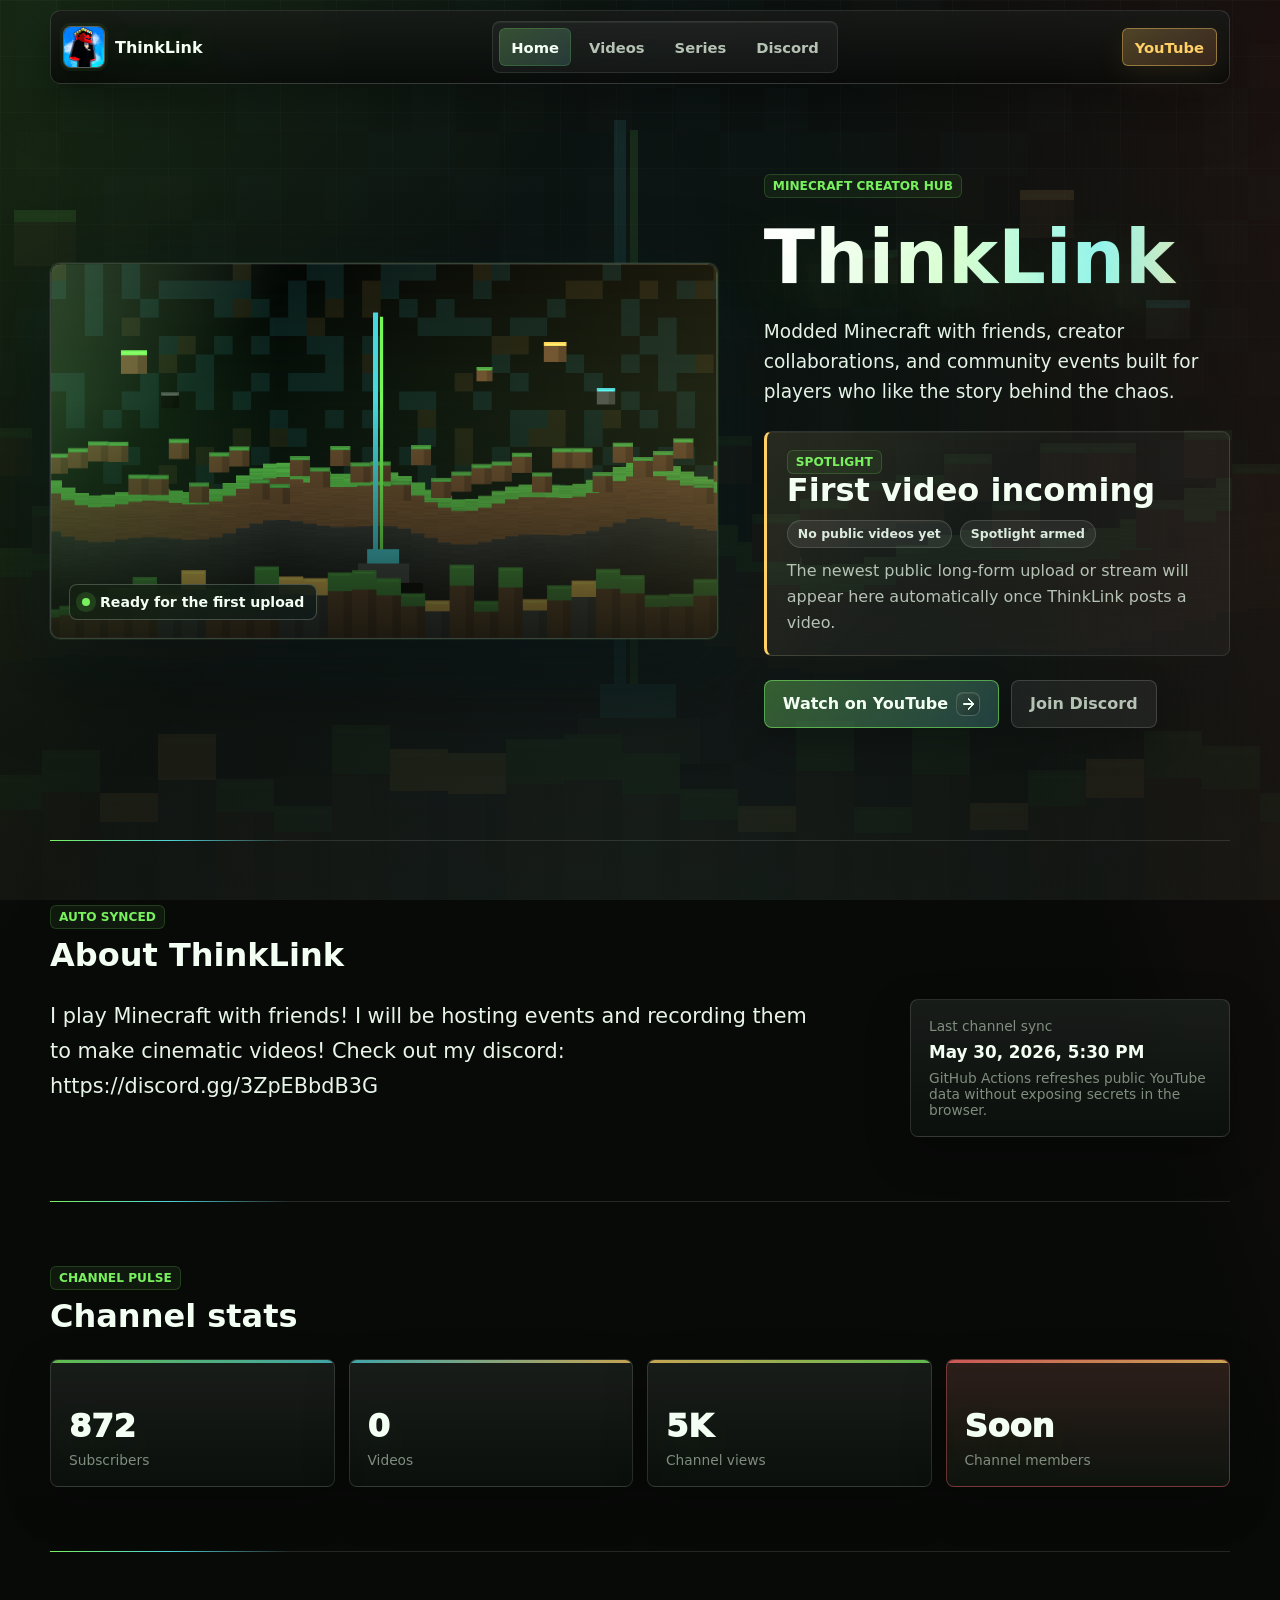
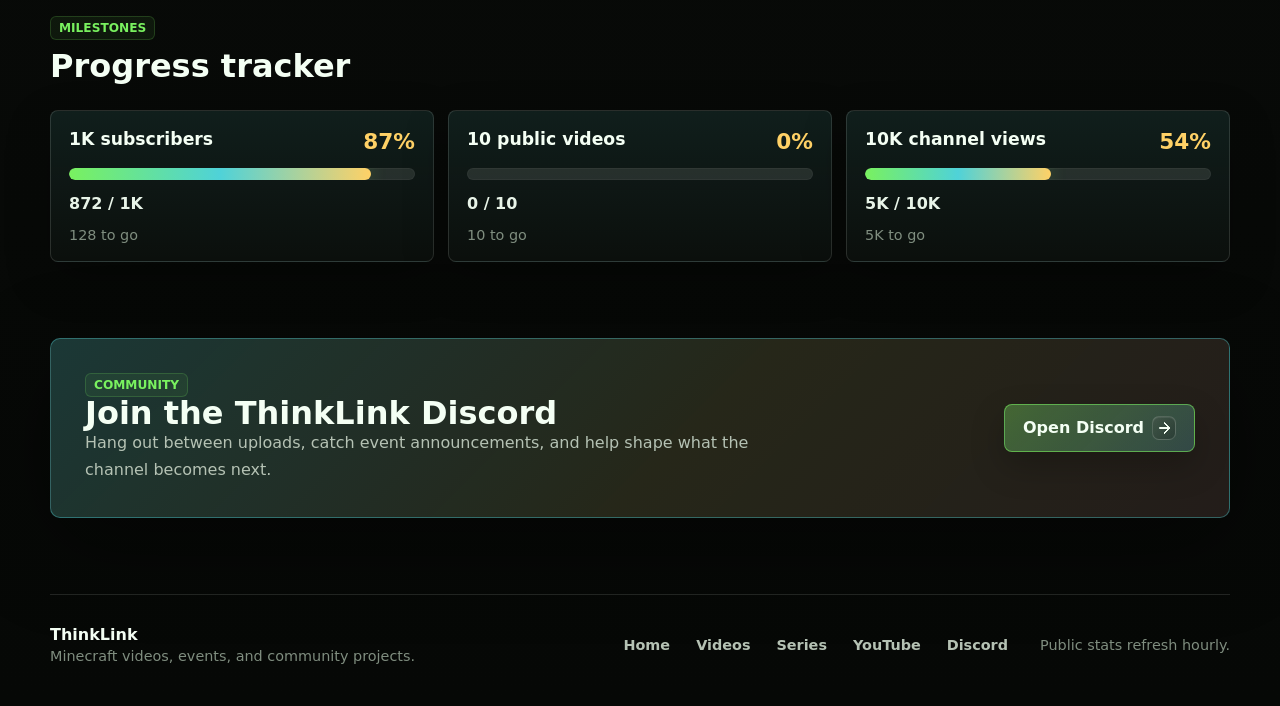
==== commit 80913324: "Add mobile hamburger navigation" ====
--- a/index.html
+++ b/index.html
@@ -18,7 +18,7 @@
     <meta property="og:image" content="assets/img/thinklink-hero.png">
     <link rel="icon" href="assets/img/favicon.svg" type="image/svg+xml">
     <link rel="preload" href="assets/img/thinklink-hero.png" as="image">
-    <link rel="stylesheet" href="assets/css/styles.css?v=20260529-arrows">
+    <link rel="stylesheet" href="assets/css/styles.css?v=20260530-menu">
     <script defer src="assets/js/app.js"></script>
   </head>
   <body>
@@ -31,7 +31,12 @@
         </span>
         <span class="brand__name">ThinkLink</span>
       </a>
-      <nav class="nav-links" aria-label="Main">
+      <button class="nav-toggle" type="button" aria-expanded="false" aria-controls="primary-nav" aria-label="Open navigation">
+        <span aria-hidden="true"></span>
+        <span aria-hidden="true"></span>
+        <span aria-hidden="true"></span>
+      </button>
+      <nav class="nav-links" id="primary-nav" aria-label="Main">
         <a href="index.html" aria-current="page">Home</a>
         <a href="videos.html">Videos</a>
         <a href="series.html">Series</a>
--- a/assets/css/styles.css
+++ b/assets/css/styles.css
@@ -217,6 +217,59 @@
   box-shadow: 0 10px 28px rgba(255, 209, 102, 0.08);
 }
 
+.nav-toggle {
+  display: none;
+  width: 42px;
+  height: 42px;
+  place-content: center;
+  gap: 4px;
+  border: 1px solid rgba(244, 255, 244, 0.16);
+  border-radius: 8px;
+  background:
+    linear-gradient(180deg, rgba(244, 255, 244, 0.1), transparent),
+    rgba(244, 255, 244, 0.05);
+  color: var(--ink);
+  cursor: pointer;
+  box-shadow: inset 0 1px 0 rgba(244, 255, 244, 0.08);
+  transition: background 180ms ease, border-color 180ms ease, transform 180ms ease;
+}
+
+.nav-toggle:hover {
+  border-color: rgba(121, 241, 95, 0.36);
+  background:
+    linear-gradient(135deg, rgba(121, 241, 95, 0.12), rgba(79, 210, 216, 0.08)),
+    rgba(244, 255, 244, 0.06);
+}
+
+.nav-toggle span {
+  display: block;
+  width: 18px;
+  height: 2px;
+  border-radius: 999px;
+  background: currentColor;
+  box-shadow: 0 0 14px rgba(121, 241, 95, 0.18);
+  transition: opacity 180ms ease, transform 180ms ease;
+}
+
+.site-header.is-nav-open .nav-toggle {
+  border-color: rgba(121, 241, 95, 0.46);
+  background:
+    linear-gradient(135deg, rgba(121, 241, 95, 0.18), rgba(79, 210, 216, 0.1)),
+    rgba(244, 255, 244, 0.08);
+}
+
+.site-header.is-nav-open .nav-toggle span:nth-child(1) {
+  transform: translateY(6px) rotate(45deg);
+}
+
+.site-header.is-nav-open .nav-toggle span:nth-child(2) {
+  opacity: 0;
+}
+
+.site-header.is-nav-open .nav-toggle span:nth-child(3) {
+  transform: translateY(-6px) rotate(-45deg);
+}
+
 main {
   position: relative;
   z-index: 1;
@@ -1052,15 +1105,77 @@
   }
 
   .site-header {
-    flex-wrap: wrap;
-    gap: 12px;
+    display: grid;
+    grid-template-columns: minmax(0, 1fr) auto auto;
+    align-items: center;
+    gap: 10px;
+    padding: 10px;
+  }
+
+  .brand {
+    min-width: 0;
+  }
+
+  .brand__name {
+    overflow: hidden;
+    text-overflow: ellipsis;
+    white-space: nowrap;
+  }
+
+  .header-action {
+    grid-column: 2;
+    grid-row: 1;
+    white-space: nowrap;
+  }
+
+  .nav-toggle {
+    display: grid;
+    grid-column: 3;
+    grid-row: 1;
   }
 
   .nav-links {
-    order: 3;
+    grid-column: 1 / -1;
+    grid-row: 2;
+    display: grid;
+    grid-template-columns: repeat(4, minmax(0, 1fr));
+    gap: 6px;
     width: 100%;
+    max-height: 0;
+    margin-top: 0;
+    overflow: hidden;
+    padding: 0;
+    border-width: 0;
+    opacity: 0;
+    pointer-events: none;
+    transform: translateY(-6px);
+    visibility: hidden;
     justify-content: space-between;
-    overflow-x: auto;
+    transition:
+      max-height 220ms ease,
+      opacity 180ms ease,
+      transform 180ms ease,
+      padding 180ms ease,
+      border-color 180ms ease,
+      visibility 0s linear 220ms;
+  }
+
+  .site-header.is-nav-open .nav-links {
+    max-height: 180px;
+    padding: 6px;
+    border-width: 1px;
+    border-color: rgba(244, 255, 244, 0.12);
+    opacity: 1;
+    pointer-events: auto;
+    transform: translateY(0);
+    visibility: visible;
+    transition:
+      max-height 220ms ease,
+      opacity 180ms ease,
+      transform 180ms ease,
+      padding 180ms ease,
+      border-color 180ms ease,
+      visibility 0s;
   }
 
   .spotlight,
@@ -1127,7 +1242,16 @@
   }
 
   .site-header {
-    padding: 12px 0;
+    grid-template-columns: minmax(0, 1fr) auto;
+    padding: 10px;
+  }
+
+  .header-action {
+    display: none;
+  }
+
+  .nav-toggle {
+    grid-column: 2;
   }
 
   .brand__mark {
@@ -1136,15 +1260,13 @@
   }
 
   .nav-links {
-    display: grid;
-    grid-template-columns: repeat(4, minmax(0, 1fr));
-    gap: 4px;
-    padding: 4px;
+    grid-template-columns: repeat(2, minmax(0, 1fr));
+    gap: 6px;
   }
 
   .nav-links a {
-    min-height: 40px;
-    padding: 0 8px;
+    min-height: 42px;
+    padding: 0 10px;
   }
 
   .spotlight {
@@ -1179,10 +1301,6 @@
     width: min(100% - 22px, var(--max));
   }
 
-  .header-action {
-    display: none;
-  }
-
   .nav-links a {
     min-height: 38px;
     padding: 0 10px;
@@ -1281,8 +1399,8 @@
   }
 
   .nav-links a {
-    padding: 0 4px;
-    font-size: 0.8rem;
+    padding: 0 8px;
+    font-size: 0.82rem;
   }
 
   .spotlight {
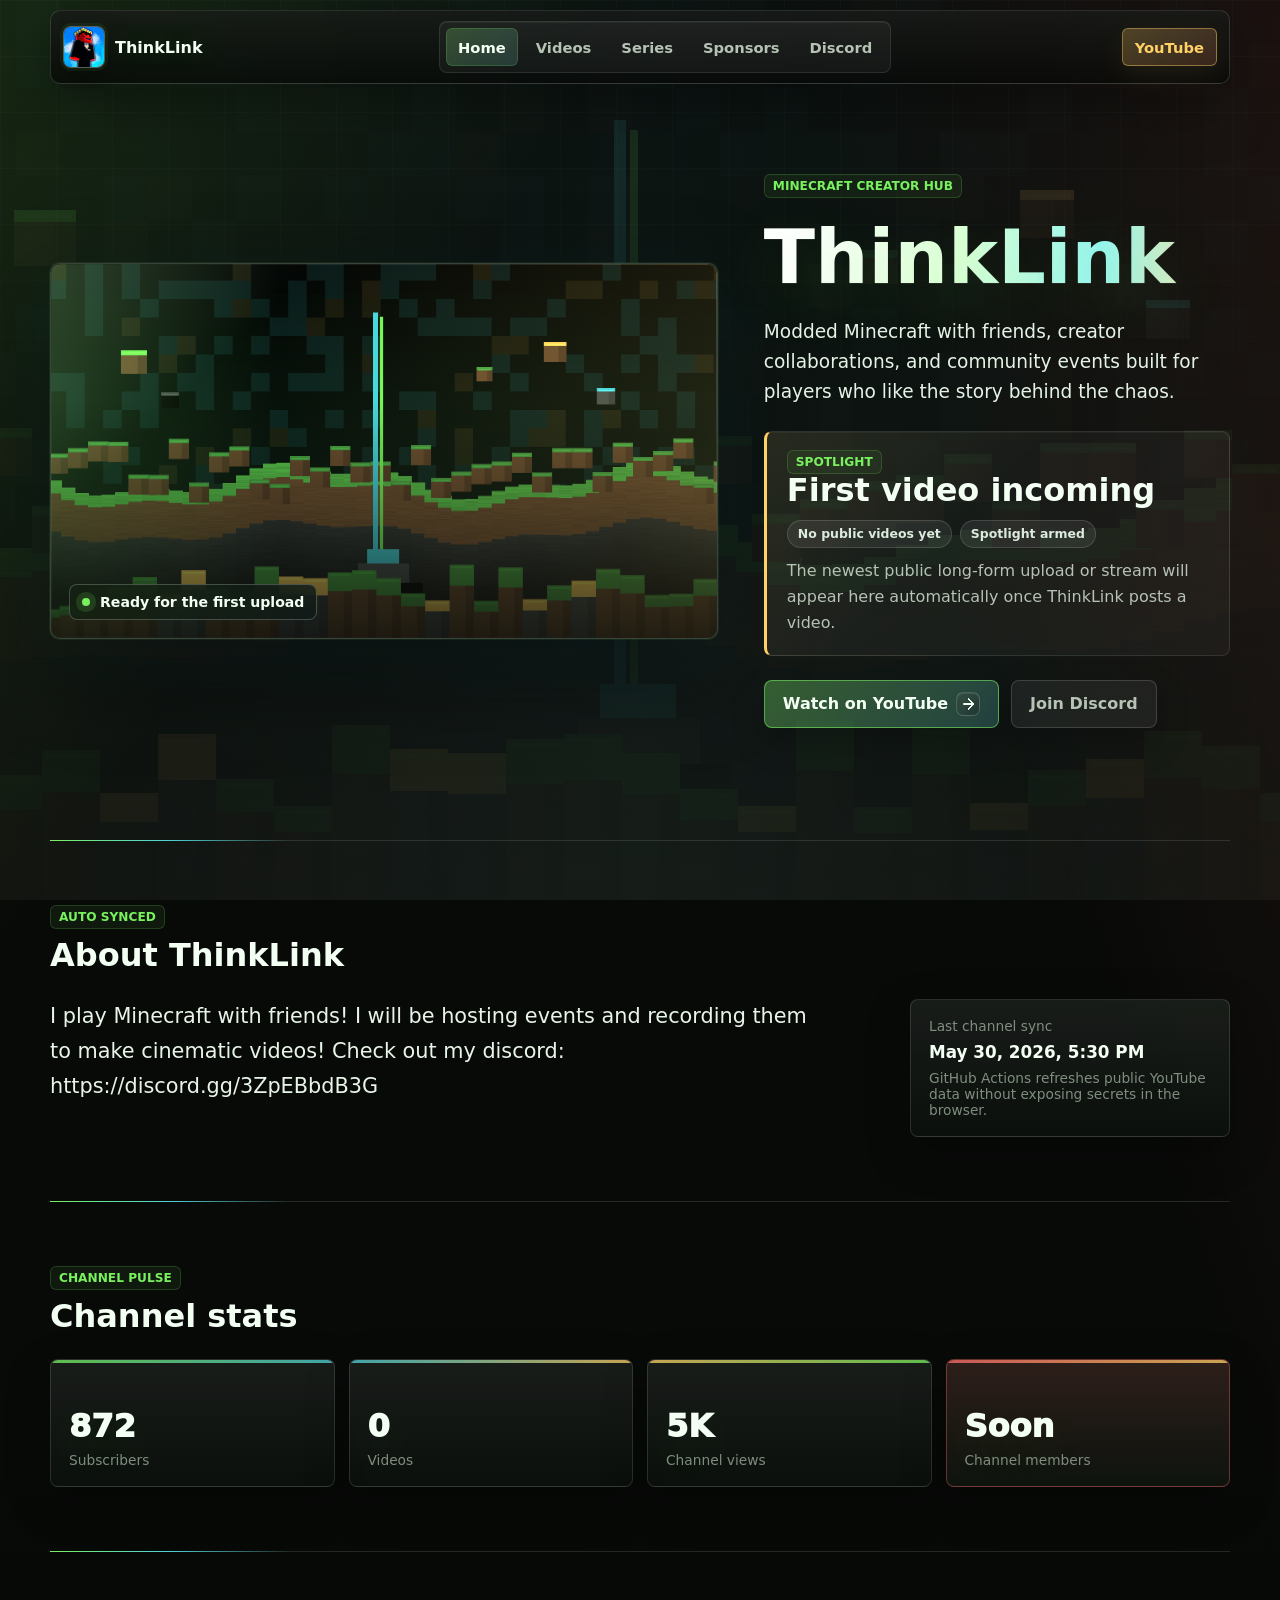
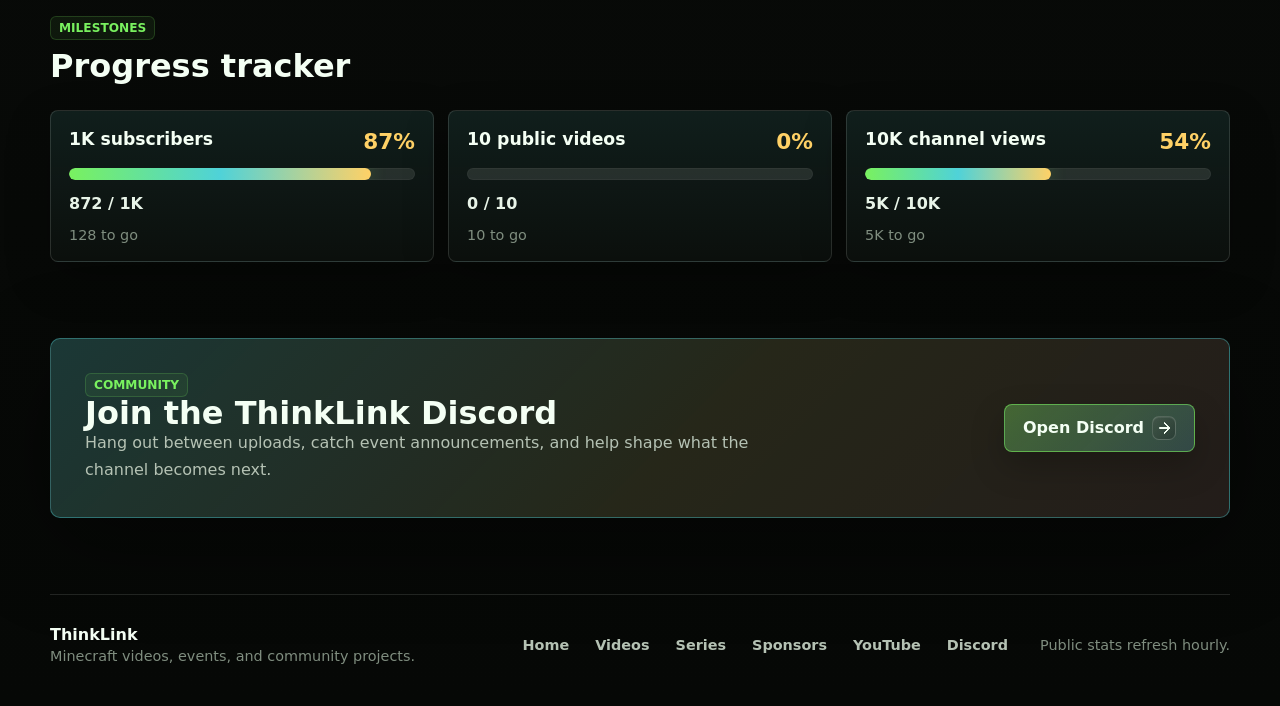
==== commit 5c46a149: "Add sponsors page" ====
--- a/index.html
+++ b/index.html
@@ -18,8 +18,8 @@
     <meta property="og:image" content="assets/img/thinklink-hero.png">
     <link rel="icon" href="assets/img/favicon.svg" type="image/svg+xml">
     <link rel="preload" href="assets/img/thinklink-hero.png" as="image">
-    <link rel="stylesheet" href="assets/css/styles.css?v=20260530-menu">
-    <script defer src="assets/js/app.js"></script>
+    <link rel="stylesheet" href="assets/css/styles.css?v=20260530-sponsors">
+    <script defer src="assets/js/app.js?v=20260530-sponsors"></script>
   </head>
   <body>
     <a class="skip-link" href="#main">Skip to content</a>
@@ -40,6 +40,7 @@
         <a href="index.html" aria-current="page">Home</a>
         <a href="videos.html">Videos</a>
         <a href="series.html">Series</a>
+        <a href="sponsors.html">Sponsors</a>
         <a href="https://discord.gg/3ZpEBbdB3G" rel="noopener" target="_blank">Discord</a>
       </nav>
       <a class="header-action" href="https://www.youtube.com/@ThinkLink_YT/featured" rel="noopener" target="_blank">
@@ -162,6 +163,7 @@
         <a href="index.html">Home</a>
         <a href="videos.html">Videos</a>
         <a href="series.html">Series</a>
+        <a href="sponsors.html">Sponsors</a>
         <a href="https://www.youtube.com/@ThinkLink_YT/featured" rel="noopener" target="_blank">YouTube</a>
         <a href="https://discord.gg/3ZpEBbdB3G" rel="noopener" target="_blank">Discord</a>
       </nav>
--- a/assets/css/styles.css
+++ b/assets/css/styles.css
@@ -728,7 +728,8 @@
 .stat-card:hover,
 .milestone-card:hover,
 .series-card:hover,
-.video-card:hover {
+.video-card:hover,
+.sponsor-perk:hover {
   transform: translateY(-3px);
   border-color: rgba(244, 255, 244, 0.22);
 }
@@ -1016,6 +1017,187 @@
   margin-bottom: 0;
   color: var(--muted);
   line-height: 1.65;
+}
+
+.sponsor-hero {
+  padding-bottom: 56px;
+}
+
+.sponsor-summary strong {
+  color: var(--amber);
+  font-size: 2.1rem;
+  letter-spacing: 0.1em;
+}
+
+.sponsor-showcase {
+  position: relative;
+  display: grid;
+  grid-template-columns: minmax(300px, 0.88fr) minmax(0, 1.12fr);
+  align-items: center;
+  gap: 34px;
+  width: min(100% - 32px, var(--max));
+  min-width: 0;
+  margin: 0 auto 18px;
+  padding: 34px;
+  overflow: hidden;
+  border: 1px solid rgba(244, 255, 244, 0.14);
+  border-radius: 10px;
+  background:
+    linear-gradient(135deg, rgba(244, 255, 244, 0.08), transparent 40%),
+    linear-gradient(225deg, rgba(79, 210, 216, 0.11), transparent 46%),
+    var(--panel-strong);
+  box-shadow: var(--shadow);
+}
+
+.sponsor-showcase::before {
+  content: "";
+  position: absolute;
+  inset: 0 0 auto;
+  height: 4px;
+  background: linear-gradient(90deg, var(--lime), var(--cyan), var(--amber));
+}
+
+.sponsor-logo-stage {
+  display: grid;
+  min-width: 0;
+  min-height: 360px;
+  place-items: center;
+  padding: 28px;
+  overflow: hidden;
+  border: 1px solid rgba(244, 255, 244, 0.16);
+  border-radius: 10px;
+  background:
+    radial-gradient(circle at 50% 45%, rgba(244, 255, 244, 0.08), transparent 45%),
+    #000;
+  box-shadow:
+    inset 0 1px 0 rgba(244, 255, 244, 0.1),
+    0 18px 54px rgba(0, 0, 0, 0.32);
+}
+
+.sponsor-logo-stage img {
+  width: min(100%, 430px);
+  filter: drop-shadow(0 20px 50px rgba(244, 255, 244, 0.1));
+}
+
+.sponsor-copy {
+  display: grid;
+  gap: 18px;
+  min-width: 0;
+}
+
+.sponsor-copy h2 {
+  margin-bottom: 0;
+}
+
+.sponsor-copy p:not(.section-kicker) {
+  max-width: 720px;
+  margin-bottom: 0;
+  color: var(--muted);
+  font-size: 1.08rem;
+  line-height: 1.65;
+}
+
+.promo-strip {
+  display: grid;
+  grid-template-columns: auto minmax(0, 1fr) auto;
+  align-items: center;
+  gap: 12px;
+  width: min(100%, 520px);
+  min-width: 0;
+  padding: 10px 10px 10px 16px;
+  border: 1px solid rgba(255, 209, 102, 0.34);
+  border-radius: 8px;
+  background:
+    linear-gradient(135deg, rgba(255, 209, 102, 0.13), rgba(121, 241, 95, 0.07)),
+    rgba(244, 255, 244, 0.05);
+  box-shadow: inset 0 1px 0 rgba(244, 255, 244, 0.08);
+}
+
+.promo-strip span {
+  color: var(--quiet);
+  font-size: 0.84rem;
+  font-weight: 850;
+}
+
+.promo-strip strong {
+  color: var(--amber);
+  font-size: 1.55rem;
+  letter-spacing: 0.14em;
+  line-height: 1;
+}
+
+.copy-code {
+  min-height: 40px;
+  padding: 0 14px;
+  cursor: pointer;
+}
+
+.copy-code.is-copied {
+  border-color: rgba(121, 241, 95, 0.56);
+  color: var(--lime);
+}
+
+.sponsor-disclosure {
+  color: var(--quiet) !important;
+  font-size: 0.9rem !important;
+}
+
+.sponsor-details {
+  padding-top: 52px;
+}
+
+.sponsor-perk-grid {
+  display: grid;
+  grid-template-columns: repeat(3, minmax(0, 1fr));
+  gap: 14px;
+}
+
+.sponsor-perk {
+  position: relative;
+  display: grid;
+  min-width: 0;
+  min-height: 156px;
+  align-content: end;
+  gap: 10px;
+  padding: 18px;
+  overflow: hidden;
+  border: 1px solid rgba(244, 255, 244, 0.13);
+  border-radius: 8px;
+  background:
+    linear-gradient(180deg, rgba(244, 255, 244, 0.06), transparent),
+    var(--panel);
+  box-shadow: var(--soft-shadow);
+  transition: transform 180ms ease, border-color 180ms ease;
+}
+
+.sponsor-perk::before {
+  content: "";
+  position: absolute;
+  inset: 0 0 auto;
+  height: 3px;
+  background: linear-gradient(90deg, var(--lime), var(--cyan), var(--amber));
+}
+
+.sponsor-perk span {
+  color: var(--quiet);
+  font-size: 0.86rem;
+  font-weight: 850;
+}
+
+.sponsor-perk strong {
+  color: var(--ink);
+  font-size: 1.35rem;
+  line-height: 1.1;
+}
+
+.sponsor-perk p {
+  margin-bottom: 0;
+  color: var(--muted);
+  line-height: 1.55;
+}
+
+.sponsor-discord {
+  border-color: rgba(255, 209, 102, 0.38);
 }
 
 .discord-section {
@@ -1180,6 +1362,7 @@
 
   .spotlight,
   .page-hero,
+  .sponsor-showcase,
   .about-layout {
     grid-template-columns: 1fr;
   }
@@ -1209,8 +1392,13 @@
   .stats-grid,
   .milestone-grid,
   .series-grid,
-  .video-grid {
+  .video-grid,
+  .sponsor-perk-grid {
     grid-template-columns: repeat(2, minmax(0, 1fr));
+  }
+
+  .sponsor-logo-stage {
+    min-height: 290px;
   }
 
   .discord-section {
@@ -1236,6 +1424,7 @@
   .spotlight,
   .page-hero,
   .content-band,
+  .sponsor-showcase,
   .discord-section,
   .site-footer {
     width: min(100% - 24px, var(--max));
@@ -1279,6 +1468,19 @@
 
   .content-band {
     padding: 48px 0;
+  }
+
+  .sponsor-showcase {
+    gap: 24px;
+    padding: 24px;
+  }
+
+  .sponsor-logo-stage {
+    min-height: 250px;
+  }
+
+  .sponsor-perk-grid {
+    grid-template-columns: 1fr;
   }
 
   .about-layout {
@@ -1296,6 +1498,7 @@
   .spotlight,
   .page-hero,
   .content-band,
+  .sponsor-showcase,
   .discord-section,
   .site-footer {
     width: min(100% - 22px, var(--max));
@@ -1314,6 +1517,24 @@
 
   .spotlight__visual {
     min-height: 0;
+  }
+
+  .promo-strip {
+    grid-template-columns: 1fr auto;
+    width: 100%;
+  }
+
+  .promo-strip span {
+    grid-column: 1 / -1;
+  }
+
+  .copy-code {
+    grid-column: 1 / -1;
+    width: 100%;
+  }
+
+  .sponsor-copy .action-row .button {
+    width: 100%;
   }
 
   .spotlight__tag {
@@ -1380,6 +1601,7 @@
   .spotlight,
   .page-hero,
   .content-band,
+  .sponsor-showcase,
   .discord-section,
   .site-footer {
     width: min(100% - 16px, var(--max));
@@ -1417,6 +1639,20 @@
     padding: 8px 10px;
   }
 
+  .sponsor-showcase {
+    padding: 18px;
+  }
+
+  .sponsor-logo-stage {
+    min-height: 210px;
+    padding: 16px;
+  }
+
+  .sponsor-summary strong,
+  .promo-strip strong {
+    font-size: 1.32rem;
+  }
+
   h1 {
     font-size: 2.28rem;
   }
@@ -1437,6 +1673,7 @@
   .sync-panel,
   .stat-card,
   .milestone-card,
+  .sponsor-perk,
   .series-card__body,
   .video-card__body,
   .empty-series,
@@ -1450,6 +1687,7 @@
   .spotlight__copy,
   .page-hero,
   .content-band,
+  .sponsor-showcase,
   .discord-section {
     animation: rise-in 620ms ease both;
   }
@@ -1477,7 +1715,8 @@
   .stat-card:hover,
   .milestone-card:hover,
   .series-card:hover,
-  .video-card:hover {
+  .video-card:hover,
+  .sponsor-perk:hover {
     transform: none;
   }
 
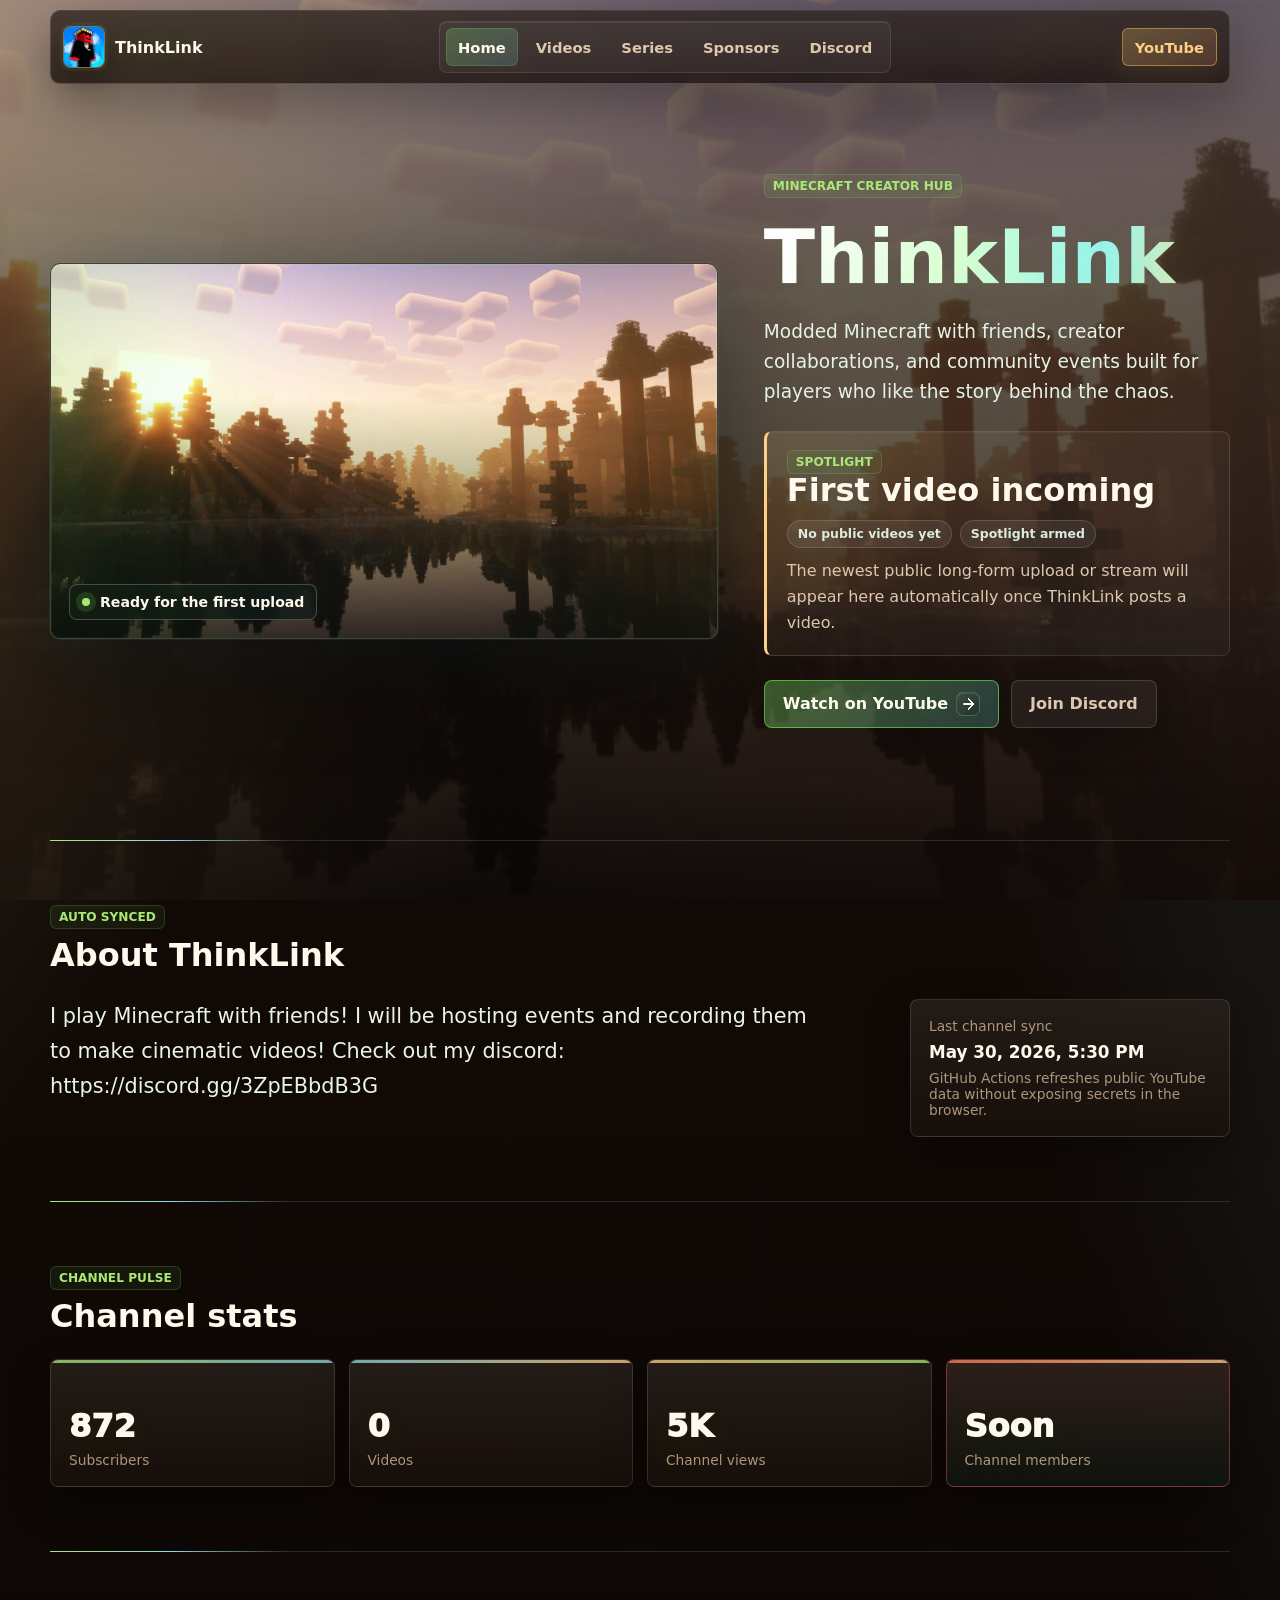
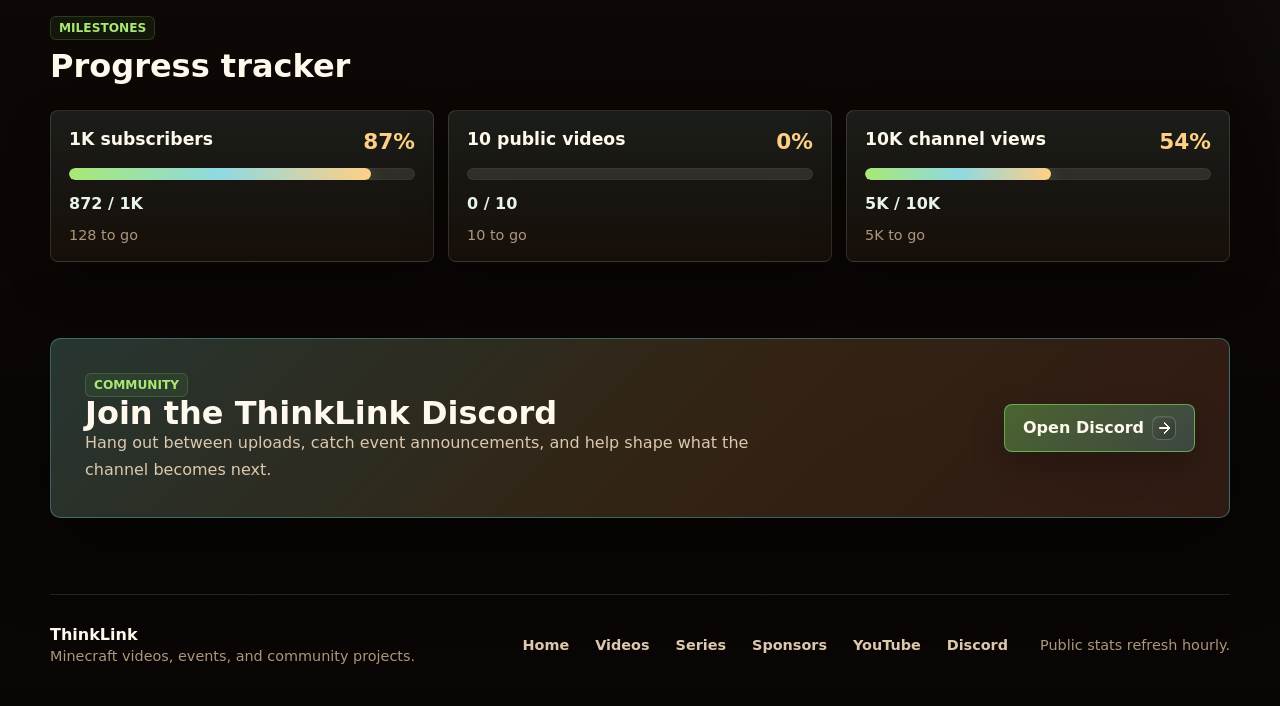
==== commit f06446d1: "Apply sunset background theme" ====
--- a/index.html
+++ b/index.html
@@ -8,22 +8,20 @@
       name="description"
       content="ThinkLink is a Minecraft YouTube channel for modded adventures, community events, collaborations, and Discord updates."
     >
-    <meta name="theme-color" content="#080a08">
+    <meta name="theme-color" content="#100906">
     <meta property="og:title" content="ThinkLink">
     <meta
       property="og:description"
       content="Modded Minecraft, community events, collaborations, and a growing Discord community."
     >
     <meta property="og:type" content="website">
-    <meta property="og:image" content="assets/img/thinklink-hero.png">
+    <meta property="og:image" content="assets/img/site-background.jpg">
     <link rel="icon" href="assets/img/favicon.svg" type="image/svg+xml">
-    <link rel="preload" href="assets/img/thinklink-hero.png" as="image">
-    <link rel="stylesheet" href="assets/css/styles.css?v=20260530-sponsors">
-    <script defer src="assets/js/app.js?v=20260530-sponsors"></script>
+    <link rel="preload" href="assets/img/site-background.jpg" as="image">
+    <link rel="stylesheet" href="assets/css/styles.css?v=20260530-bgtheme">
+    <script defer src="assets/js/app.js?v=20260530-bgtheme"></script>
   </head>
   <body>
-    <a class="skip-link" href="#main">Skip to content</a>
-
     <header class="site-header" aria-label="Primary navigation">
       <a class="brand" href="index.html" aria-label="ThinkLink home">
         <span class="brand__mark" aria-hidden="true">
@@ -53,8 +51,8 @@
         <div class="spotlight__visual" aria-label="Latest video preview">
           <img
             id="spotlight-image"
-            src="assets/img/thinklink-hero.png"
-            alt="Voxel landscape with glowing Minecraft-inspired blocks"
+            src="assets/img/site-background.jpg"
+            alt="Minecraft sunset over a reflective forest lake"
           >
           <button class="play-button" id="spotlight-play" type="button" hidden aria-label="Play latest ThinkLink video">
             <span aria-hidden="true"></span>
--- a/assets/css/styles.css
+++ b/assets/css/styles.css
@@ -1,23 +1,23 @@
 :root {
   color-scheme: dark;
-  --bg: #080a08;
-  --bg-soft: #0c110d;
-  --surface: #111711;
-  --surface-strong: #171d19;
-  --ink: #f4fff4;
-  --muted: #b5c2b4;
-  --quiet: #7f8d7f;
-  --line: rgba(244, 255, 244, 0.12);
-  --line-strong: rgba(244, 255, 244, 0.2);
-  --lime: #79f15f;
-  --cyan: #4fd2d8;
-  --amber: #ffd166;
-  --red: #ff6b6b;
-  --panel: rgba(13, 18, 14, 0.8);
-  --panel-strong: rgba(18, 25, 20, 0.9);
-  --shine: rgba(244, 255, 244, 0.08);
-  --shadow: 0 26px 90px rgba(0, 0, 0, 0.42);
-  --soft-shadow: 0 16px 44px rgba(0, 0, 0, 0.26);
+  --bg: #100906;
+  --bg-soft: #180f0a;
+  --surface: #1b130e;
+  --surface-strong: #251911;
+  --ink: #fff8ec;
+  --muted: #dcc8ae;
+  --quiet: #ae967d;
+  --line: rgba(255, 239, 214, 0.14);
+  --line-strong: rgba(255, 239, 214, 0.24);
+  --lime: #a9e875;
+  --cyan: #8fd9e2;
+  --amber: #ffcf86;
+  --red: #ff8068;
+  --panel: rgba(26, 17, 11, 0.78);
+  --panel-strong: rgba(34, 22, 14, 0.9);
+  --shine: rgba(255, 239, 214, 0.09);
+  --shadow: 0 26px 90px rgba(0, 0, 0, 0.48);
+  --soft-shadow: 0 16px 44px rgba(0, 0, 0, 0.3);
   --max: 1180px;
 }
 
@@ -36,10 +36,10 @@
   min-height: 100vh;
   overflow-x: hidden;
   background:
-    linear-gradient(125deg, rgba(121, 241, 95, 0.13), transparent 23%),
-    linear-gradient(252deg, rgba(255, 107, 107, 0.08), transparent 25%),
-    linear-gradient(180deg, rgba(8, 10, 8, 0.88), rgba(8, 10, 8, 0.99) 58%, #060806),
-    url("../img/thinklink-hero.png") center top / cover fixed,
+    linear-gradient(125deg, rgba(255, 205, 134, 0.2), transparent 28%),
+    linear-gradient(252deg, rgba(143, 217, 226, 0.12), transparent 30%),
+    linear-gradient(180deg, rgba(16, 9, 6, 0.44), rgba(16, 9, 6, 0.72) 48%, rgba(8, 5, 4, 0.95)),
+    url("../img/site-background.jpg") center center / cover fixed,
     var(--bg);
   color: var(--ink);
   font-family: Inter, ui-sans-serif, system-ui, -apple-system, BlinkMacSystemFont, "Segoe UI", sans-serif;
@@ -50,24 +50,25 @@
   content: "";
   position: fixed;
   inset: 0;
+  z-index: 0;
   pointer-events: none;
   background-image:
-    linear-gradient(rgba(255, 255, 255, 0.022) 1px, transparent 1px),
-    linear-gradient(90deg, rgba(255, 255, 255, 0.022) 1px, transparent 1px);
-  background-size: 56px 56px;
-  mask-image: linear-gradient(180deg, #000 0%, transparent 68%);
+    linear-gradient(rgba(255, 239, 214, 0.018) 1px, transparent 1px),
+    linear-gradient(90deg, rgba(255, 239, 214, 0.018) 1px, transparent 1px);
+  background-size: 64px 64px;
+  mask-image: linear-gradient(180deg, #000 0%, transparent 72%);
 }
 
 body::after {
   content: "";
   position: fixed;
   inset: 0;
+  z-index: 0;
   pointer-events: none;
   background:
-    linear-gradient(90deg, transparent, rgba(79, 210, 216, 0.055), transparent),
-    linear-gradient(180deg, transparent 0%, rgba(8, 10, 8, 0.3) 68%, rgba(8, 10, 8, 0.86));
-  mix-blend-mode: screen;
-  opacity: 0.8;
+    linear-gradient(90deg, rgba(255, 190, 116, 0.08), transparent 36%, rgba(75, 37, 27, 0.18)),
+    linear-gradient(180deg, transparent 0%, rgba(16, 9, 6, 0.44) 62%, rgba(8, 5, 4, 0.9));
+  opacity: 1;
 }
 
 a {
@@ -84,23 +85,6 @@
 img {
   display: block;
   max-width: 100%;
-}
-
-.skip-link {
-  position: fixed;
-  top: 12px;
-  left: 12px;
-  z-index: 10;
-  transform: translateY(-160%);
-  padding: 10px 14px;
-  border-radius: 6px;
-  background: var(--ink);
-  color: var(--bg);
-  font-weight: 800;
-}
-
-.skip-link:focus {
-  transform: translateY(0);
 }
 
 .site-header {
@@ -117,8 +101,8 @@
   border: 1px solid rgba(244, 255, 244, 0.14);
   border-radius: 10px;
   background:
-    linear-gradient(180deg, rgba(244, 255, 244, 0.055), transparent),
-    rgba(8, 10, 8, 0.76);
+    linear-gradient(180deg, rgba(255, 239, 214, 0.08), transparent),
+    rgba(20, 12, 8, 0.74);
   box-shadow: 0 18px 60px rgba(0, 0, 0, 0.34);
   backdrop-filter: blur(20px) saturate(130%);
 }
@@ -1076,6 +1060,9 @@
 
 .sponsor-logo-stage img {
   width: min(100%, 430px);
+  aspect-ratio: 1;
+  object-fit: contain;
+  object-position: 50% 50%;
   filter: drop-shadow(0 20px 50px rgba(244, 255, 244, 0.1));
 }
 
@@ -1225,6 +1212,8 @@
 }
 
 .site-footer {
+  position: relative;
+  z-index: 1;
   display: grid;
   grid-template-columns: minmax(220px, 1fr) auto minmax(170px, max-content);
   align-items: center;
@@ -1320,7 +1309,7 @@
     grid-column: 1 / -1;
     grid-row: 2;
     display: grid;
-    grid-template-columns: repeat(4, minmax(0, 1fr));
+    grid-template-columns: repeat(auto-fit, minmax(118px, 1fr));
     gap: 6px;
     width: 100%;
     max-height: 0;
@@ -1343,7 +1332,7 @@
   }
 
   .site-header.is-nav-open .nav-links {
-    max-height: 180px;
+    max-height: 260px;
     padding: 6px;
     border-width: 1px;
     border-color: rgba(244, 255, 244, 0.12);
@@ -1537,6 +1526,15 @@
     width: 100%;
   }
 
+  .sponsor-logo-stage {
+    min-height: 220px;
+    padding: 16px;
+  }
+
+  .sponsor-logo-stage img {
+    width: min(100%, 260px);
+  }
+
   .spotlight__tag {
     left: 12px;
     bottom: 12px;
@@ -1593,6 +1591,16 @@
   .footer-links a {
     justify-content: center;
     min-height: 38px;
+  }
+}
+
+@media (max-width: 520px) {
+  .nav-links {
+    grid-template-columns: 1fr;
+  }
+
+  .site-header.is-nav-open .nav-links {
+    max-height: 340px;
   }
 }
 
@@ -1644,8 +1652,12 @@
   }
 
   .sponsor-logo-stage {
-    min-height: 210px;
+    min-height: 180px;
     padding: 16px;
+  }
+
+  .sponsor-logo-stage img {
+    width: min(100%, 250px);
   }
 
   .sponsor-summary strong,
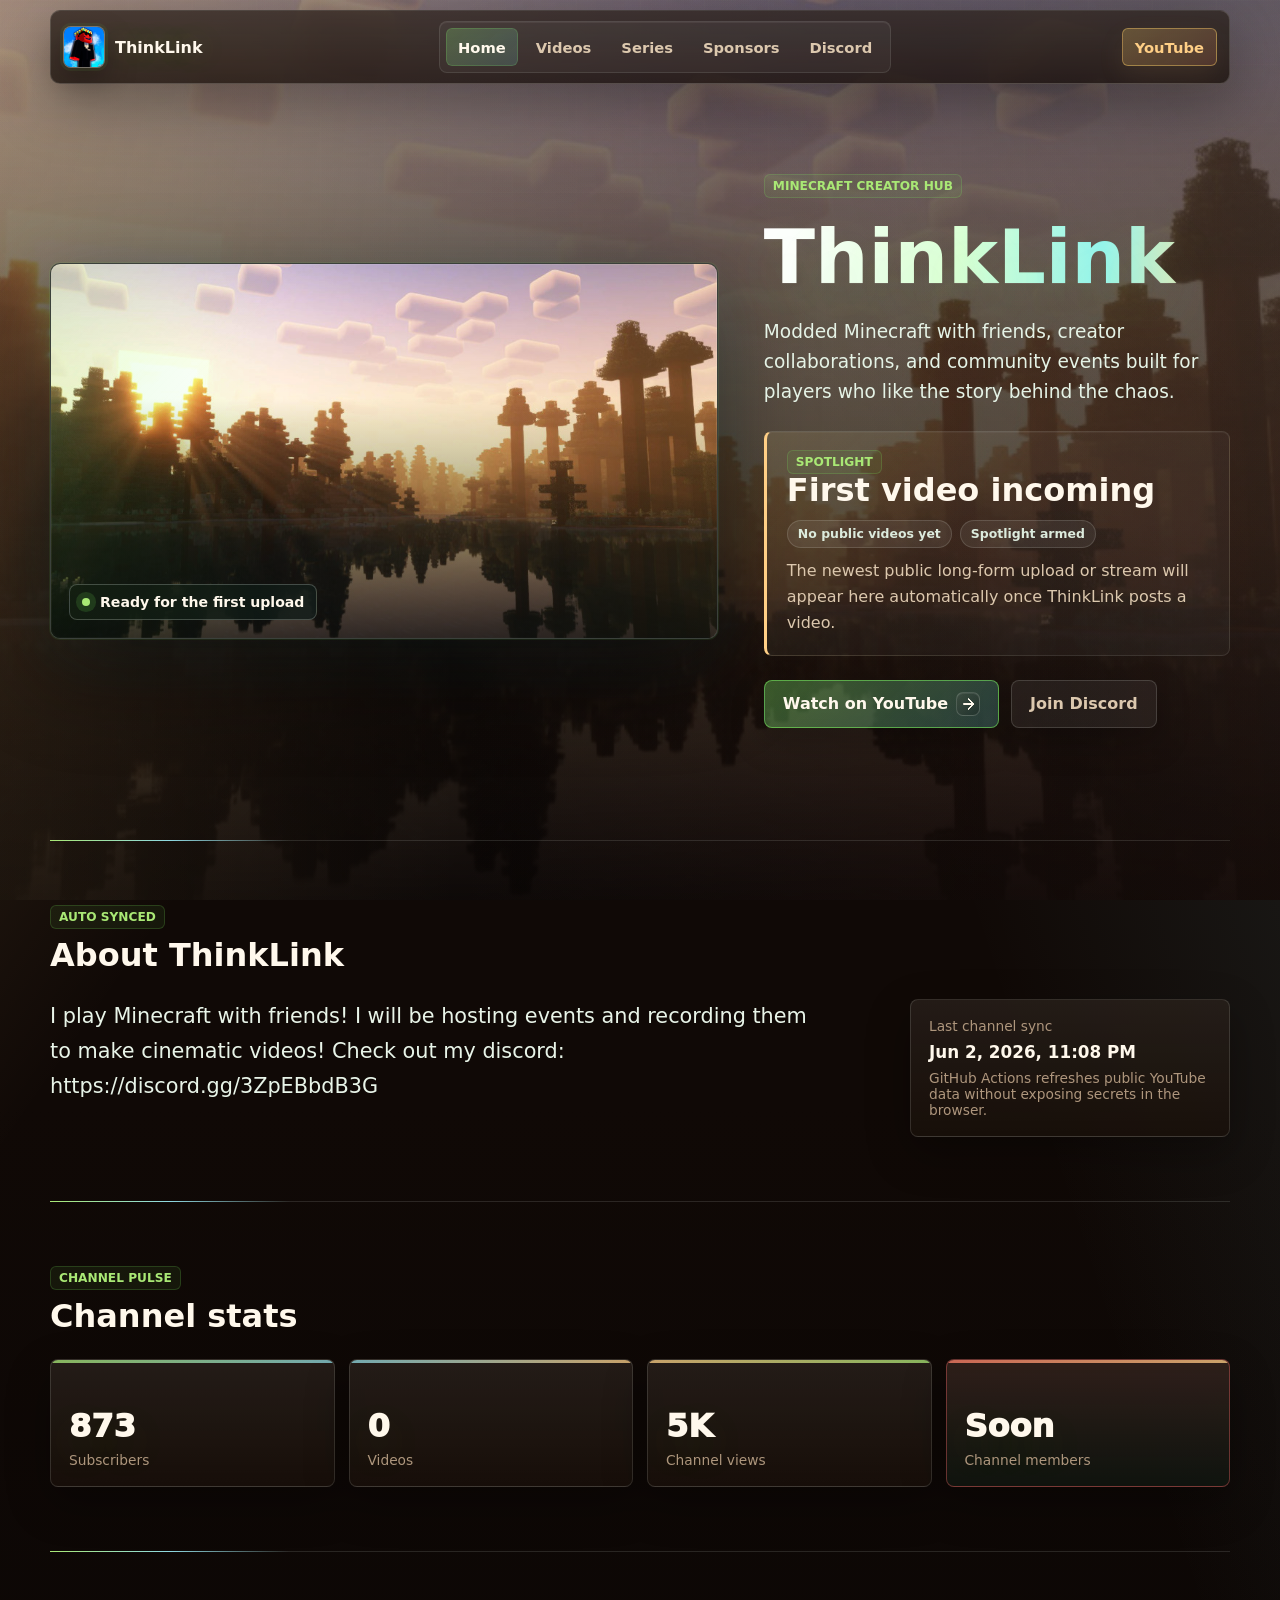
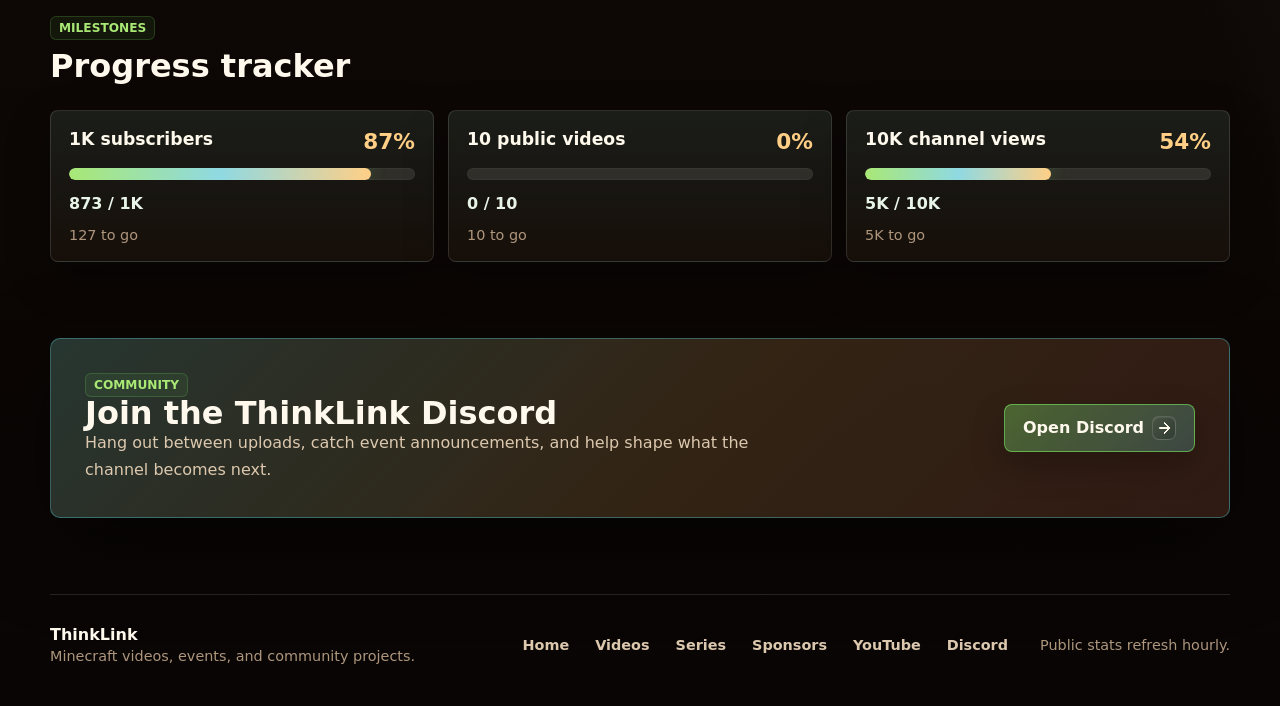
==== commit c9fbd138: "Add art commission sponsor" ====
--- a/index.html
+++ b/index.html
@@ -18,8 +18,8 @@
     <meta property="og:image" content="assets/img/site-background.jpg">
     <link rel="icon" href="assets/img/favicon.svg" type="image/svg+xml">
     <link rel="preload" href="assets/img/site-background.jpg" as="image">
-    <link rel="stylesheet" href="assets/css/styles.css?v=20260530-bgtheme">
-    <script defer src="assets/js/app.js?v=20260530-bgtheme"></script>
+    <link rel="stylesheet" href="assets/css/styles.css?v=20260602-art-sponsor2">
+    <script defer src="assets/js/app.js?v=20260602-art-sponsor2"></script>
   </head>
   <body>
     <header class="site-header" aria-label="Primary navigation">
--- a/assets/css/styles.css
+++ b/assets/css/styles.css
@@ -229,6 +229,7 @@
   display: block;
   width: 18px;
   height: 2px;
+  pointer-events: none;
   border-radius: 999px;
   background: currentColor;
   box-shadow: 0 0 14px rgba(121, 241, 95, 0.18);
@@ -1058,6 +1059,63 @@
     0 18px 54px rgba(0, 0, 0, 0.32);
 }
 
+.artist-logo-stage {
+  display: grid;
+  min-width: 0;
+  min-height: 360px;
+  place-items: center;
+  padding: 28px;
+  overflow: hidden;
+  border: 1px solid rgba(255, 207, 134, 0.2);
+  border-radius: 10px;
+  background:
+    radial-gradient(circle at 70% 20%, rgba(255, 207, 134, 0.2), transparent 34%),
+    radial-gradient(circle at 20% 80%, rgba(143, 217, 226, 0.15), transparent 32%),
+    rgba(15, 9, 7, 0.82);
+  box-shadow:
+    inset 0 1px 0 rgba(255, 239, 214, 0.1),
+    0 18px 54px rgba(0, 0, 0, 0.32);
+}
+
+.artist-card {
+  display: grid;
+  width: min(100%, 360px);
+  aspect-ratio: 1;
+  place-content: center;
+  justify-items: center;
+  gap: 16px;
+  padding: 26px;
+  border: 1px solid rgba(255, 239, 214, 0.16);
+  border-radius: 10px;
+  background:
+    linear-gradient(145deg, rgba(255, 207, 134, 0.18), rgba(143, 217, 226, 0.1)),
+    rgba(255, 239, 214, 0.06);
+  box-shadow: inset 0 1px 0 rgba(255, 239, 214, 0.12);
+}
+
+.artist-card__mark {
+  color: var(--ink);
+  font-size: clamp(2.15rem, 8vw, 4rem);
+  font-weight: 950;
+  line-height: 1;
+  text-shadow: 0 20px 44px rgba(0, 0, 0, 0.32);
+}
+
+.artist-card__line {
+  width: min(160px, 70%);
+  height: 3px;
+  border-radius: 999px;
+  background: linear-gradient(90deg, var(--amber), var(--cyan));
+}
+
+.artist-card__note {
+  color: var(--muted);
+  font-size: 0.95rem;
+  font-weight: 900;
+  letter-spacing: 0.12em;
+  text-transform: uppercase;
+}
+
 .sponsor-logo-stage img {
   width: min(100%, 430px);
   aspect-ratio: 1;
@@ -1100,7 +1158,27 @@
   box-shadow: inset 0 1px 0 rgba(244, 255, 244, 0.08);
 }
 
+.commission-strip {
+  display: grid;
+  gap: 6px;
+  width: min(100%, 360px);
+  min-width: 0;
+  padding: 14px 16px;
+  border: 1px solid rgba(143, 217, 226, 0.26);
+  border-radius: 8px;
+  background:
+    linear-gradient(135deg, rgba(143, 217, 226, 0.13), rgba(255, 207, 134, 0.1)),
+    rgba(255, 239, 214, 0.05);
+  box-shadow: inset 0 1px 0 rgba(255, 239, 214, 0.08);
+}
+
 .promo-strip span {
+  color: var(--quiet);
+  font-size: 0.84rem;
+  font-weight: 850;
+}
+
+.commission-strip span {
   color: var(--quiet);
   font-size: 0.84rem;
   font-weight: 850;
@@ -1111,6 +1189,11 @@
   font-size: 1.55rem;
   letter-spacing: 0.14em;
   line-height: 1;
+}
+
+.commission-strip strong {
+  color: var(--ink);
+  font-size: 1.18rem;
 }
 
 .copy-code {
@@ -1386,7 +1469,8 @@
     grid-template-columns: repeat(2, minmax(0, 1fr));
   }
 
-  .sponsor-logo-stage {
+  .sponsor-logo-stage,
+  .artist-logo-stage {
     min-height: 290px;
   }
 
@@ -1464,7 +1548,8 @@
     padding: 24px;
   }
 
-  .sponsor-logo-stage {
+  .sponsor-logo-stage,
+  .artist-logo-stage {
     min-height: 250px;
   }
 
@@ -1526,7 +1611,8 @@
     width: 100%;
   }
 
-  .sponsor-logo-stage {
+  .sponsor-logo-stage,
+  .artist-logo-stage {
     min-height: 220px;
     padding: 16px;
   }
@@ -1601,6 +1687,12 @@
 
   .site-header.is-nav-open .nav-links {
     max-height: 340px;
+    padding: 6px;
+    border-width: 1px;
+    opacity: 1;
+    pointer-events: auto;
+    transform: translateY(0);
+    visibility: visible;
   }
 }
 
@@ -1651,7 +1743,8 @@
     padding: 18px;
   }
 
-  .sponsor-logo-stage {
+  .sponsor-logo-stage,
+  .artist-logo-stage {
     min-height: 180px;
     padding: 16px;
   }
